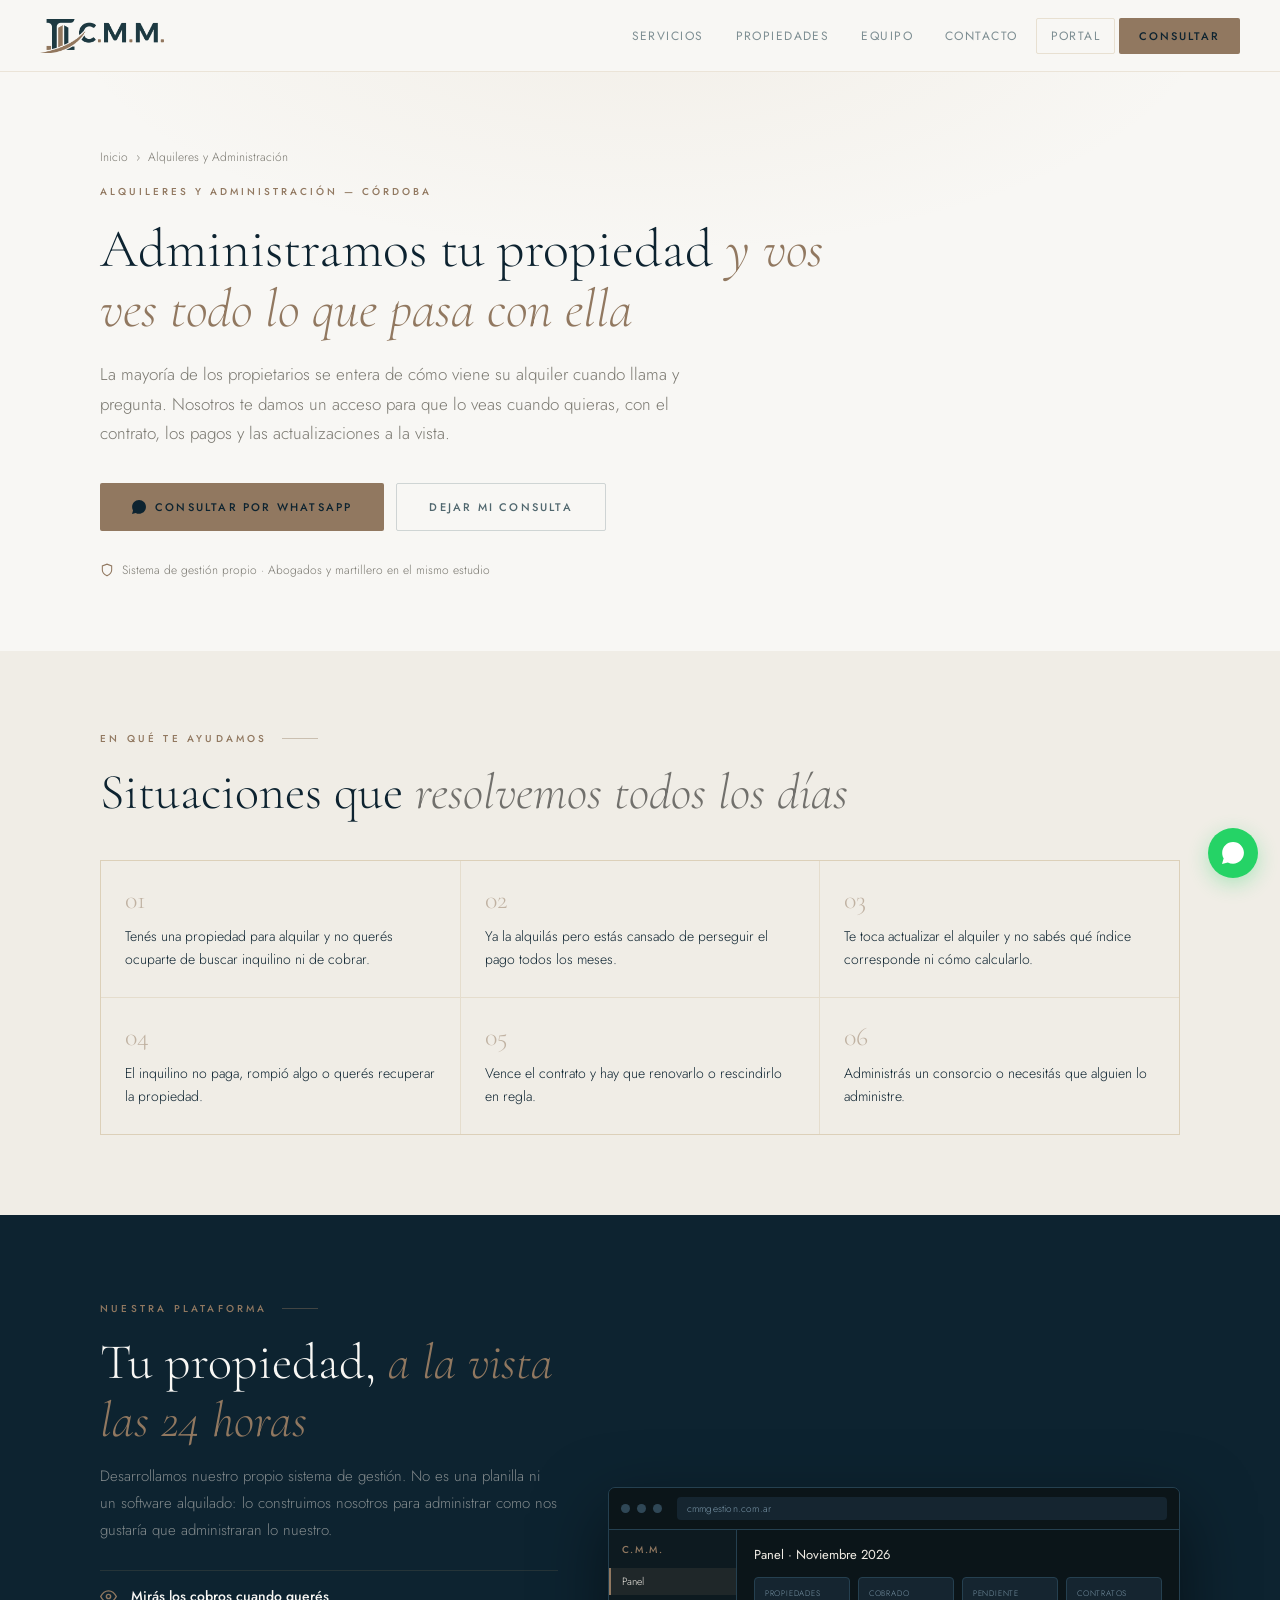
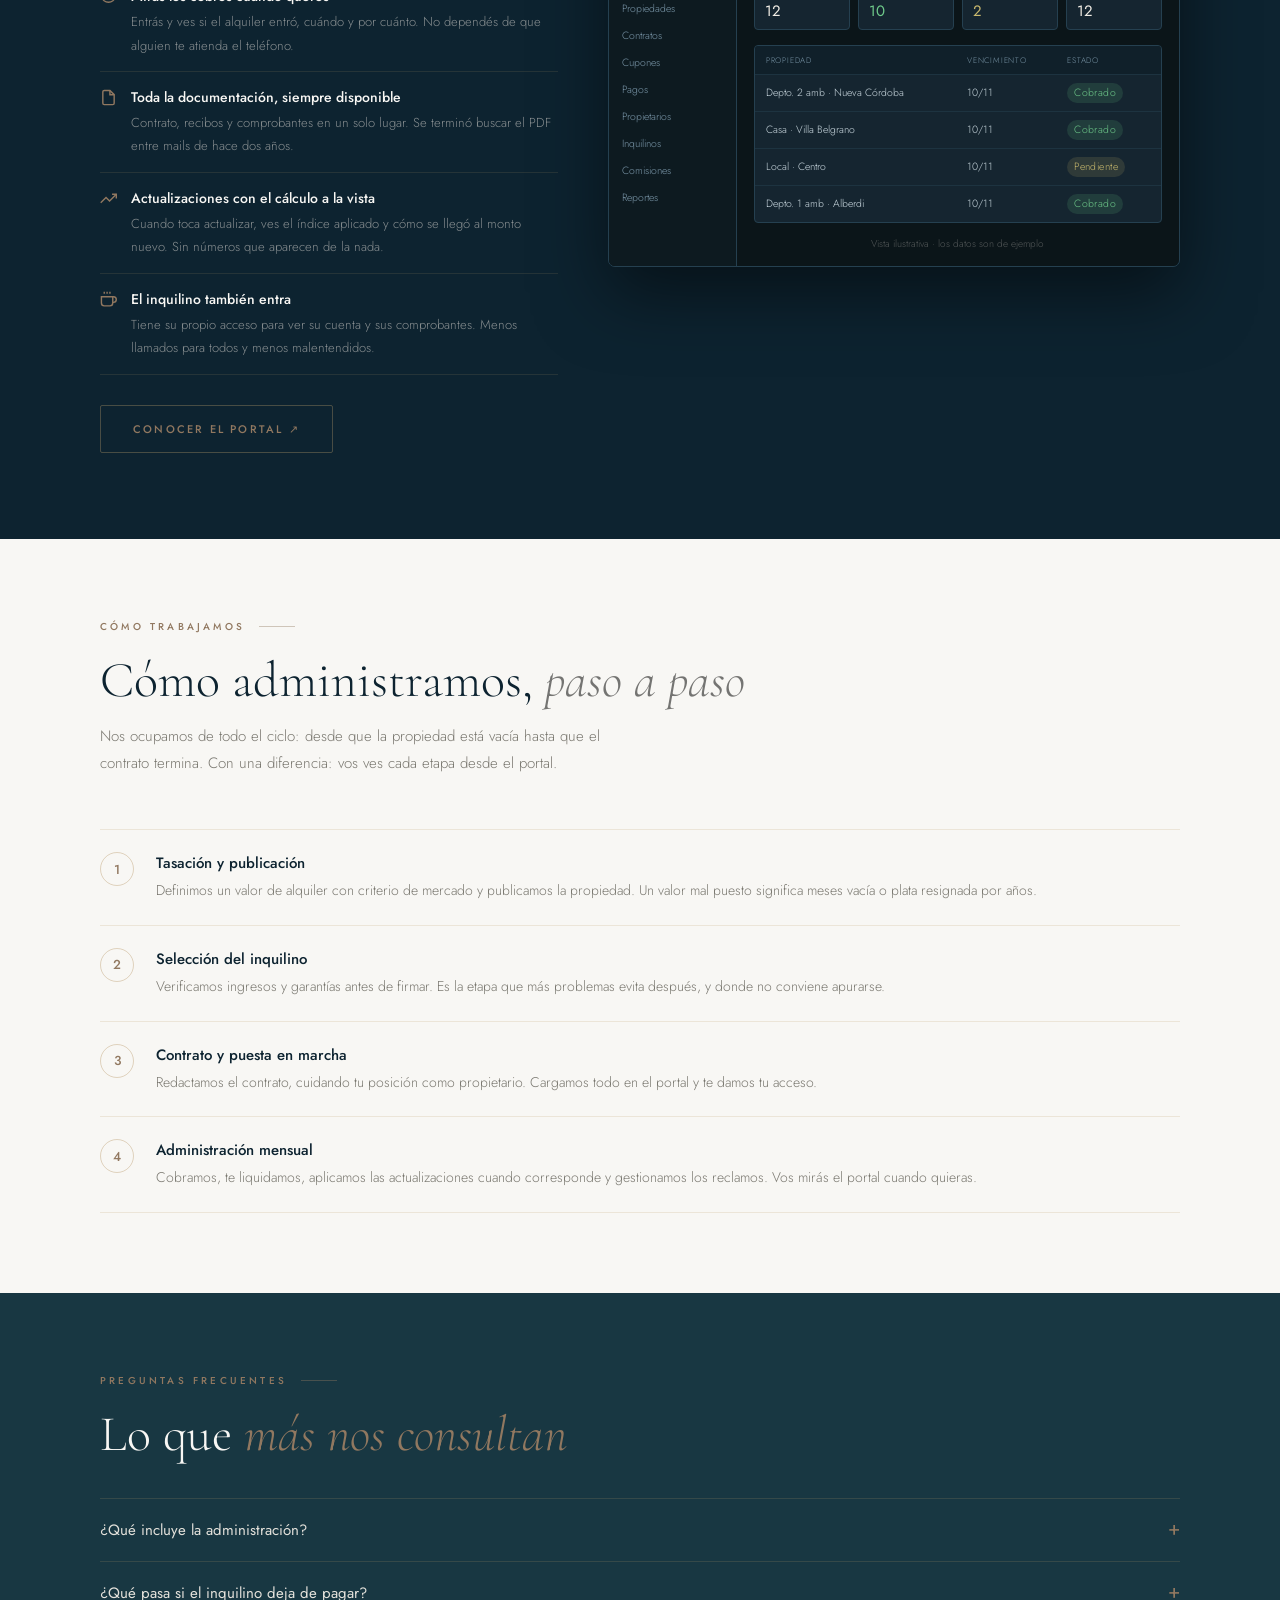
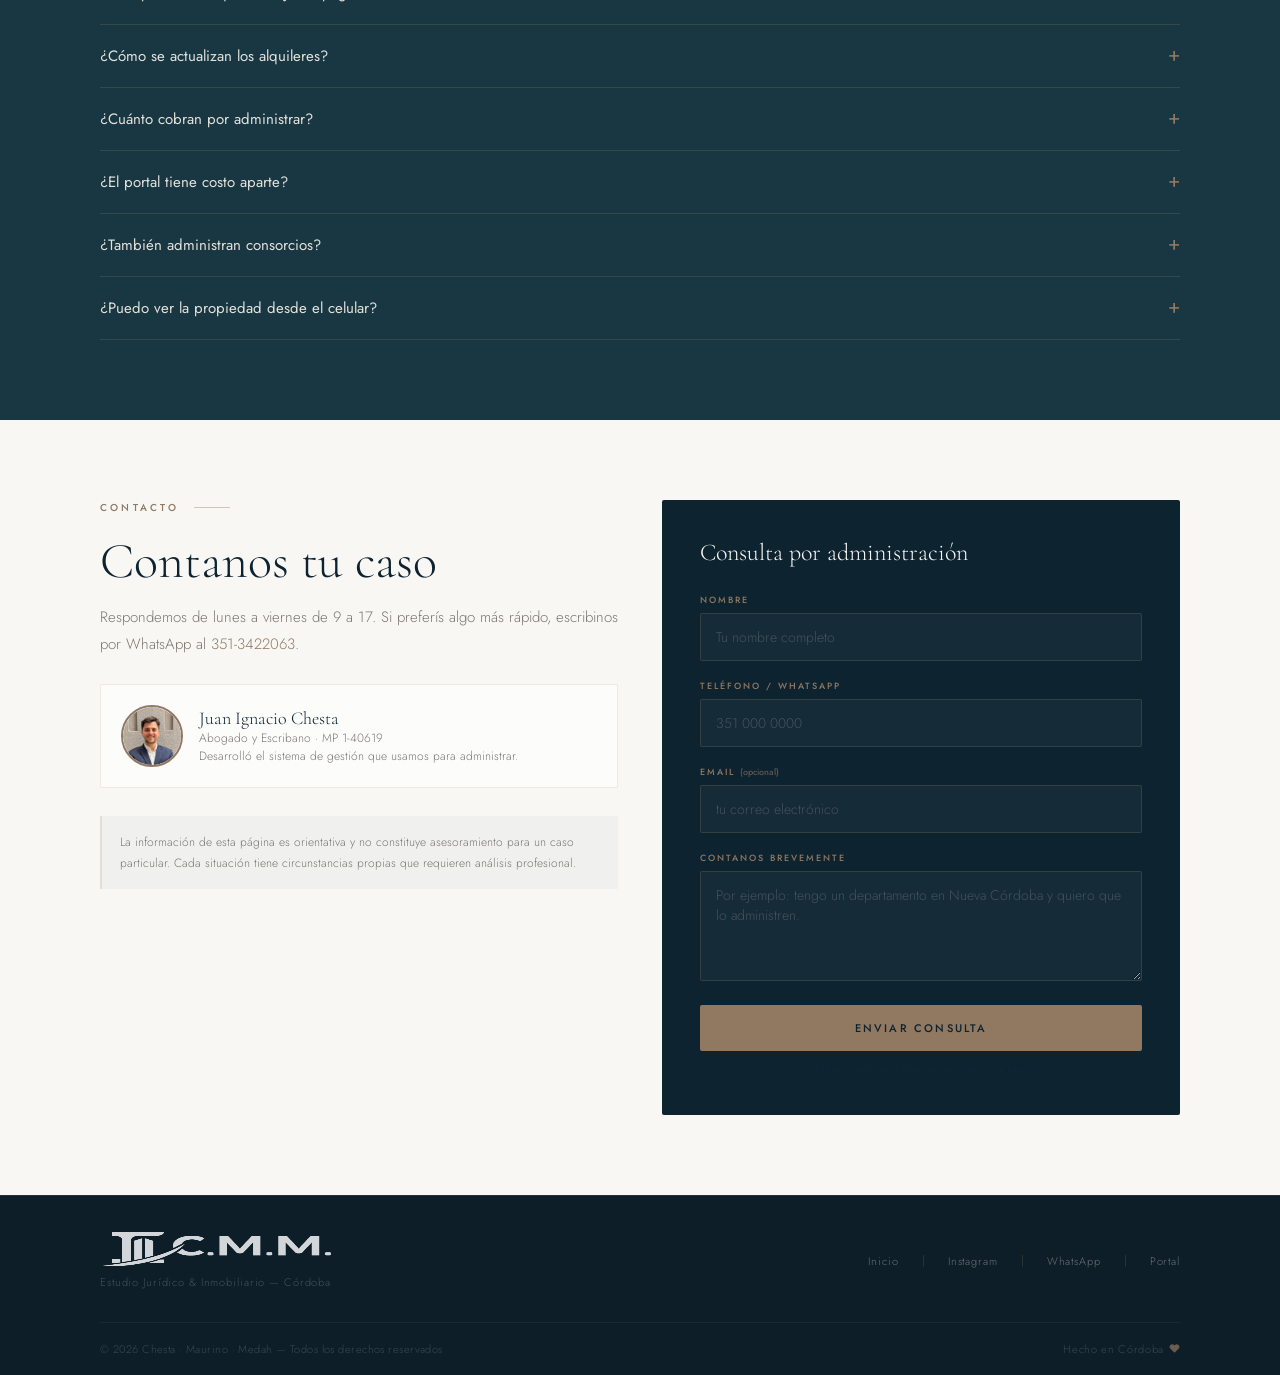
==== alquileres.html @ af6e1498 "feat: paginas de destino de laboral, compraventa y alquileres Completa las cuatro landings para Goog" ====
<!DOCTYPE html>
<html lang="es">
<head>
  <meta charset="utf-8" />
  <meta name="viewport" content="width=device-width, initial-scale=1" />

  <title>Administración de Alquileres y Consorcios en Córdoba | CMM</title>
  <meta name="description" content="Administramos tu propiedad en Córdoba con sistema propio: ves los cobros, los contratos y las actualizaciones cuando quieras. Contratos, renovaciones y consorcios con respaldo jurídico." />
  <meta name="robots" content="index, follow" />
  <link rel="canonical" href="https://cmmestudio.com.ar/alquileres" />

  <meta property="og:type" content="website" />
  <meta property="og:url" content="https://cmmestudio.com.ar/alquileres" />
  <meta property="og:title" content="Administración de Alquileres y Consorcios en Córdoba | CMM" />
  <meta property="og:description" content="Administramos tu propiedad en Córdoba con sistema propio: ves los cobros, los contratos y las actualizaciones cuando quieras. Contratos, renovaciones y consorcios con respaldo jurídico." />
  <meta property="og:image" content="https://cmmestudio.com.ar/og.jpg" />
  <meta property="og:locale" content="es_AR" />
  <meta property="og:site_name" content="CMM" />

  <script type="application/ld+json">
  {
    "@context": "https://schema.org",
    "@type": "LegalService",
    "name": "CMM — Alquileres y Administración",
    "description": "Administramos tu propiedad en Córdoba con sistema propio: ves los cobros, los contratos y las actualizaciones cuando quieras. Contratos, renovaciones y consorcios con respaldo jurídico.",
    "url": "https://cmmestudio.com.ar/alquileres",
    "telephone": "+543513422063",
    "areaServed": { "@type": "City", "name": "Córdoba" },
    "address": {
      "@type": "PostalAddress",
      "streetAddress": "Tucumán 335, Planta Alta",
      "addressLocality": "Córdoba",
      "addressRegion": "Córdoba",
      "addressCountry": "AR"
    },
    "parentOrganization": { "@type": "Organization", "name": "CMM — Estudio Jurídico e Inmobiliario" }
  }
  </script>

  <script type="application/ld+json">
  {
    "@context": "https://schema.org",
    "@type": "FAQPage",
    "mainEntity": [
      { "@type": "Question", "name": "¿Qué incluye la administración?",
        "acceptedAnswer": { "@type": "Answer", "text": "Tasación, publicación, selección del inquilino, redacción del contrato, cobro mensual, liquidación al propietario, actualizaciones según el índice pactado, gestión de reclamos y seguimiento de la relación contractual. Y el acceso al portal, que va incluido." } },
      { "@type": "Question", "name": "¿Qué pasa si el inquilino deja de pagar?",
        "acceptedAnswer": { "@type": "Answer", "text": "Actuamos de inmediato con la intimación que corresponde, y si no hay solución iniciamos las acciones legales. Al ser un estudio jurídico, no tenemos que derivarte a un abogado externo: el reclamo lo lleva el mismo equipo que administra." } },
      { "@type": "Question", "name": "¿Cómo se actualizan los alquileres?",
        "acceptedAnswer": { "@type": "Answer", "text": "Según lo que se haya pactado en el contrato. Los índices más usados son el IPC y el ICL del Banco Central. En el portal ves el índice aplicado y el cálculo, así que la actualización no te llega como un número suelto." } },
      { "@type": "Question", "name": "¿Cuánto cobran por administrar?",
        "acceptedAnswer": { "@type": "Answer", "text": "Se acuerda según la propiedad y el tipo de operación. No manejamos un porcentaje fijo para todos: lo conversamos antes y queda escrito." } },
      { "@type": "Question", "name": "¿El portal tiene costo aparte?",
        "acceptedAnswer": { "@type": "Answer", "text": "No. Está incluido en la administración, tanto para el propietario como para el inquilino. Es una herramienta nuestra, no un servicio de terceros que haya que pagar aparte." } },
      { "@type": "Question", "name": "¿También administran consorcios?",
        "acceptedAnswer": { "@type": "Answer", "text": "Sí, administramos consorcios y propiedad horizontal, con la misma lógica de transparencia en las cuentas." } },
      { "@type": "Question", "name": "¿Puedo ver la propiedad desde el celular?",
        "acceptedAnswer": { "@type": "Answer", "text": "Sí, el portal funciona desde el teléfono sin instalar nada. Entrás con tu usuario y ves lo mismo que verías en una computadora." } }
    ]
  }
  </script>

  <meta name="theme-color" content="#0d2330" />
  <link rel="icon" type="image/png" href="favicon.png" />
  <link rel="preconnect" href="https://fonts.googleapis.com">
  <link rel="preconnect" href="https://fonts.gstatic.com" crossorigin>
  <link href="https://fonts.googleapis.com/css2?family=Cormorant+Garamond:ital,wght@0,300;0,400;0,500;0,600;1,300;1,400&family=Jost:wght@300;400;500;600&display=swap" rel="stylesheet">
  <link rel="stylesheet" href="estilos.css">

  <!-- Google tag (gtag.js) — Google Ads AW-18553859405 -->
  <script async src="https://www.googletagmanager.com/gtag/js?id=AW-18553859405"></script>
  <script>
    window.dataLayer = window.dataLayer || [];
    function gtag(){dataLayer.push(arguments);}
    gtag('js', new Date());
    gtag('config', 'AW-18553859405');
  </script>
</head>
<body>


  <header>
    <a href="/" aria-label="CMM — Inicio">
      <img src="logo-cmm.png" alt="CMM — Estudio Jurídico e Inmobiliario" class="brand-logo" width="874" height="240">
    </a>
    <nav class="main-nav">
      <a href="/#ofrecemos">Servicios</a>
      <a href="/#propiedades">Propiedades</a>
      <a href="/#equipo">Equipo</a>
      <a href="/#contacto">Contacto</a>
      <a href="https://cmmgestion.com.ar/" target="_blank" rel="noopener" class="nav-portal">Portal</a>
      <a href="https://wa.me/543513422063?text=Hola%20CMM%2C%20quiero%20consultar%20por%20administraci%C3%B3n%20de%20alquileres" target="_blank" rel="noopener" class="nav-cta">Consultar</a>
    </nav>
    <button class="hamb" id="hambBtn" aria-label="Menú" aria-expanded="false"><span></span><span></span><span></span></button>
  </header>

  <div class="mobile-menu" id="mobileMenu">
    <a href="/#ofrecemos">Servicios</a>
    <a href="/#propiedades">Propiedades</a>
    <a href="/#equipo">Equipo</a>
    <a href="/#contacto">Contacto</a>
    <a href="https://cmmgestion.com.ar/" target="_blank" rel="noopener">Portal propietarios e inquilinos</a>
    <a href="https://wa.me/543513422063?text=Hola%20CMM%2C%20quiero%20consultar%20por%20administraci%C3%B3n%20de%20alquileres" target="_blank" rel="noopener" class="mobile-cta">Consultar por WhatsApp</a>
  </div>


  <section class="svc-hero">
    <div class="container">
      <p class="svc-migas"><a href="/">Inicio</a> &nbsp;›&nbsp; Alquileres y Administración</p>
      <p class="svc-eyebrow">Alquileres y Administración — Córdoba</p>
      <h1 class="svc-h1">Administramos tu propiedad <em>y vos ves todo lo que pasa con ella</em></h1>
      <p class="svc-lead">La mayoría de los propietarios se entera de cómo viene su alquiler cuando llama y pregunta. Nosotros te damos un acceso para que lo veas cuando quieras, con el contrato, los pagos y las actualizaciones a la vista.</p>
      <div class="svc-cta-row">
        <a class="btn-gold" href="https://wa.me/543513422063?text=Hola%20CMM%2C%20quiero%20consultar%20por%20administraci%C3%B3n%20de%20alquileres" target="_blank" rel="noopener">
          <svg width="14" height="14" viewBox="0 0 24 24" fill="currentColor"><path d="M20.52 3.48A11.86 11.86 0 0012.07 0C5.51 0 .2 5.31.2 11.87c0 2.09.55 4.14 1.61 5.95L0 24l6.35-1.76c1.74.95 3.7 1.45 5.7 1.45h.01c6.56 0 11.87-5.31 11.87-11.87 0-3.17-1.24-6.16-3.41-8.34z"/></svg>
          Consultar por WhatsApp
        </a>
        <a class="btn-ghost" href="#consulta">Dejar mi consulta</a>
      </div>
      <p class="svc-reaseguro">
        <svg viewBox="0 0 24 24"><path d="M12 22s8-4 8-10V5l-8-3-8 3v7c0 6 8 10 8 10z"/></svg>
        Sistema de gestión propio · Abogados y martillero en el mismo estudio
      </p>
    </div>
  </section>

  <section class="svc-casos">
    <div class="container">
      <p class="section-label">En qué te ayudamos</p>
      <h2 class="section-title">Situaciones que <em>resolvemos todos los días</em></h2>
      <div class="svc-casos-grid">
        <div class="svc-caso"><div class="svc-caso-num">01</div><p>Tenés una propiedad para alquilar y no querés ocuparte de buscar inquilino ni de cobrar.</p></div>
        <div class="svc-caso"><div class="svc-caso-num">02</div><p>Ya la alquilás pero estás cansado de perseguir el pago todos los meses.</p></div>
        <div class="svc-caso"><div class="svc-caso-num">03</div><p>Te toca actualizar el alquiler y no sabés qué índice corresponde ni cómo calcularlo.</p></div>
        <div class="svc-caso"><div class="svc-caso-num">04</div><p>El inquilino no paga, rompió algo o querés recuperar la propiedad.</p></div>
        <div class="svc-caso"><div class="svc-caso-num">05</div><p>Vence el contrato y hay que renovarlo o rescindirlo en regla.</p></div>
        <div class="svc-caso"><div class="svc-caso-num">06</div><p>Administrás un consorcio o necesitás que alguien lo administre.</p></div>
      </div>
    </div>
  </section>

  <section class="portal-seccion">
    <div class="container">
      <div class="portal-grid">
        <div>
          <p class="section-label">Nuestra plataforma</p>
          <h2 class="section-title">Tu propiedad, <em>a la vista las 24 horas</em></h2>
          <p class="section-sub" style="margin-bottom:0">
            Desarrollamos nuestro propio sistema de gestión. No es una planilla ni un software
            alquilado: lo construimos nosotros para administrar como nos gustaría que
            administraran lo nuestro.
          </p>

          <div class="portal-beneficio">
            <svg viewBox="0 0 24 24"><path d="M1 12s4-8 11-8 11 8 11 8-4 8-11 8-11-8-11-8z"/><circle cx="12" cy="12" r="3"/></svg>
            <div><b>Mirás los cobros cuando querés</b><span>Entrás y ves si el alquiler entró, cuándo y por cuánto. No dependés de que alguien te atienda el teléfono.</span></div>
          </div>
          <div class="portal-beneficio">
            <svg viewBox="0 0 24 24"><path d="M14 2H6a2 2 0 0 0-2 2v16a2 2 0 0 0 2 2h12a2 2 0 0 0 2-2V8z"/><polyline points="14 2 14 8 20 8"/></svg>
            <div><b>Toda la documentación, siempre disponible</b><span>Contrato, recibos y comprobantes en un solo lugar. Se terminó buscar el PDF entre mails de hace dos años.</span></div>
          </div>
          <div class="portal-beneficio">
            <svg viewBox="0 0 24 24"><polyline points="23 6 13.5 15.5 8.5 10.5 1 18"/><polyline points="17 6 23 6 23 12"/></svg>
            <div><b>Actualizaciones con el cálculo a la vista</b><span>Cuando toca actualizar, ves el índice aplicado y cómo se llegó al monto nuevo. Sin números que aparecen de la nada.</span></div>
          </div>
          <div class="portal-beneficio">
            <svg viewBox="0 0 24 24"><path d="M18 8h1a4 4 0 0 1 0 8h-1"/><path d="M2 8h16v9a4 4 0 0 1-4 4H6a4 4 0 0 1-4-4z"/><line x1="6" y1="1" x2="6" y2="4"/><line x1="10" y1="1" x2="10" y2="4"/><line x1="14" y1="1" x2="14" y2="4"/></svg>
            <div><b>El inquilino también entra</b><span>Tiene su propio acceso para ver su cuenta y sus comprobantes. Menos llamados para todos y menos malentendidos.</span></div>
          </div>

          <div class="svc-cta-row" style="margin-top:30px;margin-bottom:0">
            <a class="btn-portal" href="https://cmmgestion.com.ar/" target="_blank" rel="noopener">Conocer el portal ↗</a>
          </div>
        </div>

        <div>
          <!-- Maqueta de la interfaz. No es una captura: el portal tiene datos
               reales de clientes y no pueden publicarse. Los datos son inventados. -->
          <div class="mock">
            <div class="mock-bar">
              <span class="mock-dot"></span><span class="mock-dot"></span><span class="mock-dot"></span>
              <span class="mock-url">cmmgestion.com.ar</span>
            </div>
            <div class="mock-cuerpo">
              <div class="mock-side">
                <div class="mock-side-logo">C.M.M.</div>
                <a class="on">Panel</a>
                <a>Propiedades</a>
                <a>Contratos</a>
                <a>Cupones</a>
                <a>Pagos</a>
                <a>Propietarios</a>
                <a>Inquilinos</a>
                <a>Comisiones</a>
                <a>Reportes</a>
              </div>
              <div class="mock-main">
                <div class="mock-h">Panel · Noviembre 2026</div>
                <div class="mock-kpis">
                  <div class="mock-kpi"><div class="mock-kpi-l">Propiedades</div><div class="mock-kpi-v">12</div></div>
                  <div class="mock-kpi"><div class="mock-kpi-l">Cobrado</div><div class="mock-kpi-v ok">10</div></div>
                  <div class="mock-kpi"><div class="mock-kpi-l">Pendiente</div><div class="mock-kpi-v al">2</div></div>
                  <div class="mock-kpi"><div class="mock-kpi-l">Contratos</div><div class="mock-kpi-v">12</div></div>
                </div>
                <div class="mock-tabla">
                  <div class="mock-tr head"><span>Propiedad</span><span>Vencimiento</span><span>Estado</span></div>
                  <div class="mock-tr"><span>Depto. 2 amb · Nueva Córdoba</span><span>10/11</span><span class="mock-pill ok">Cobrado</span></div>
                  <div class="mock-tr"><span>Casa · Villa Belgrano</span><span>10/11</span><span class="mock-pill ok">Cobrado</span></div>
                  <div class="mock-tr"><span>Local · Centro</span><span>10/11</span><span class="mock-pill al">Pendiente</span></div>
                  <div class="mock-tr"><span>Depto. 1 amb · Alberdi</span><span>10/11</span><span class="mock-pill ok">Cobrado</span></div>
                </div>
                <div class="mock-pie">Vista ilustrativa · los datos son de ejemplo</div>
              </div>
            </div>
          </div>
        </div>
      </div>
    </div>
  </section>

  <section class="svc-pasos">
    <div class="container">
      <p class="section-label">Cómo trabajamos</p>
      <h2 class="section-title">Cómo administramos, <em>paso a paso</em></h2>
      <p class="section-sub">Nos ocupamos de todo el ciclo: desde que la propiedad está vacía hasta que el contrato termina. Con una diferencia: vos ves cada etapa desde el portal.</p>

      <div class="svc-paso"><div class="svc-paso-n">1</div><div class="svc-paso-txt">
        <h3>Tasación y publicación</h3>
        <p>Definimos un valor de alquiler con criterio de mercado y publicamos la propiedad. Un valor mal puesto significa meses vacía o plata resignada por años.</p>
      </div></div>
      <div class="svc-paso"><div class="svc-paso-n">2</div><div class="svc-paso-txt">
        <h3>Selección del inquilino</h3>
        <p>Verificamos ingresos y garantías antes de firmar. Es la etapa que más problemas evita después, y donde no conviene apurarse.</p>
      </div></div>
      <div class="svc-paso"><div class="svc-paso-n">3</div><div class="svc-paso-txt">
        <h3>Contrato y puesta en marcha</h3>
        <p>Redactamos el contrato, cuidando tu posición como propietario. Cargamos todo en el portal y te damos tu acceso.</p>
      </div></div>
      <div class="svc-paso"><div class="svc-paso-n">4</div><div class="svc-paso-txt">
        <h3>Administración mensual</h3>
        <p>Cobramos, te liquidamos, aplicamos las actualizaciones cuando corresponde y gestionamos los reclamos. Vos mirás el portal cuando quieras.</p>
      </div></div>
    </div>
  </section>

  <section class="svc-faq">
    <div class="container">
      <p class="section-label">Preguntas frecuentes</p>
      <h2 class="section-title">Lo que <em>más nos consultan</em></h2>

      <details class="svc-faq-item"><summary>¿Qué incluye la administración?</summary>
        <p class="svc-faq-respuesta">Tasación, publicación, selección del inquilino, redacción del contrato, cobro mensual, liquidación al propietario, actualizaciones según el índice pactado, gestión de reclamos y seguimiento de la relación contractual. Y el acceso al portal, que va incluido.</p></details>

      <details class="svc-faq-item"><summary>¿Qué pasa si el inquilino deja de pagar?</summary>
        <p class="svc-faq-respuesta">Actuamos de inmediato con la intimación que corresponde, y si no hay solución iniciamos las acciones legales. Al ser un estudio jurídico, no tenemos que derivarte a un abogado externo: el reclamo lo lleva el mismo equipo que administra.</p></details>

      <details class="svc-faq-item"><summary>¿Cómo se actualizan los alquileres?</summary>
        <p class="svc-faq-respuesta">Según lo que se haya pactado en el contrato. Los índices más usados son el IPC y el ICL del Banco Central. En el portal ves el índice aplicado y el cálculo, así que la actualización no te llega como un número suelto.</p></details>

      <details class="svc-faq-item"><summary>¿Cuánto cobran por administrar?</summary>
        <p class="svc-faq-respuesta">Se acuerda según la propiedad y el tipo de operación. No manejamos un porcentaje fijo para todos: lo conversamos antes y queda escrito.</p></details>

      <details class="svc-faq-item"><summary>¿El portal tiene costo aparte?</summary>
        <p class="svc-faq-respuesta">No. Está incluido en la administración, tanto para el propietario como para el inquilino. Es una herramienta nuestra, no un servicio de terceros que haya que pagar aparte.</p></details>

      <details class="svc-faq-item"><summary>¿También administran consorcios?</summary>
        <p class="svc-faq-respuesta">Sí, administramos consorcios y propiedad horizontal, con la misma lógica de transparencia en las cuentas.</p></details>

      <details class="svc-faq-item"><summary>¿Puedo ver la propiedad desde el celular?</summary>
        <p class="svc-faq-respuesta">Sí, el portal funciona desde el teléfono sin instalar nada. Entrás con tu usuario y ves lo mismo que verías en una computadora.</p></details>
    </div>
  </section>

  <section class="svc-cierre" id="consulta">
    <div class="container">
      <div class="svc-cierre-grid">
        <div>
          <p class="section-label">Contacto</p>
          <h2 class="section-title">Contanos tu caso</h2>
          <p class="section-sub" style="margin-bottom:0">
            Respondemos de lunes a viernes de 9 a 17. Si preferís algo más rápido,
            escribinos por WhatsApp al <a href="https://wa.me/543513422063" target="_blank" rel="noopener" style="color:var(--dorado)">351-3422063</a>.
          </p>

          <div class="svc-profesional">
            <img src="foto-juani.webp" alt="Juan Ignacio Chesta" width="300" height="300" loading="lazy">
            <div>
              <div class="svc-profesional-nombre">Juan Ignacio Chesta</div>
              <div class="svc-profesional-rol">Abogado y Escribano · MP 1-40619<br>Desarrolló el sistema de gestión que usamos para administrar.</div>
            </div>
          </div>

          <p class="svc-disclaimer">
            La información de esta página es orientativa y no constituye asesoramiento
            para un caso particular. Cada situación tiene circunstancias propias que
            requieren análisis profesional.
          </p>
        </div>

        <div class="contact-form-wrap">
          <p class="contact-form-title">Consulta por administración</p>
          <form name="consulta-servicio" method="POST" data-netlify="true" netlify-honeypot="apellido-2">
            <input type="hidden" name="form-name" value="consulta-servicio">
            <input type="hidden" name="servicio" value="Alquileres y administración">
            <p hidden><label>No completar: <input name="apellido-2"></label></p>
            <div class="form-field">
              <label>Nombre</label>
              <input required name="nombre" type="text" placeholder="Tu nombre completo">
            </div>
            <div class="form-field">
              <label>Teléfono / WhatsApp</label>
              <input required name="telefono" type="tel" autocomplete="tel" placeholder="351 000 0000">
            </div>
            <div class="form-field">
              <label>Email <span style="text-transform:none;letter-spacing:0;opacity:.6">(opcional)</span></label>
              <input name="email" type="email" autocomplete="email" placeholder="tu correo electrónico">
            </div>
            <div class="form-field">
              <label>Contanos brevemente</label>
              <textarea required name="mensaje" placeholder="Por ejemplo: tengo un departamento en Nueva Córdoba y quiero que lo administren."></textarea>
            </div>
            <button class="form-submit" type="submit">Enviar consulta</button>
            <p class="form-note">Al enviar aceptás nuestra política de privacidad.</p>
          </form>
        </div>
      </div>
    </div>
  </section>

  <footer>
    <div class="footer-inner">
      <div class="footer-top">
        <div class="footer-brand">
          <img src="logo-cmm.png" alt="CMM — Estudio Jurídico e Inmobiliario" class="footer-logo" width="874" height="240" loading="lazy">
          <span class="footer-tagline">Estudio Jurídico &amp; Inmobiliario — Córdoba</span>
        </div>
        <div class="footer-links">
          <a href="/">Inicio</a>
          <div class="footer-link-sep"></div>
          <a href="https://www.instagram.com/estudiocmm/" target="_blank" rel="noopener">Instagram</a>
          <div class="footer-link-sep"></div>
          <a href="https://wa.me/543513422063" target="_blank" rel="noopener">WhatsApp</a>
          <div class="footer-link-sep"></div>
          <a href="https://cmmgestion.com.ar/" target="_blank" rel="noopener">Portal</a>
        </div>
      </div>
      <div class="footer-bottom">
        <span class="footer-text">© <span id="y"></span> Chesta · Maurino · Medah — Todos los derechos reservados</span>
        <span class="footer-hecho">Hecho en Córdoba
          <svg viewBox="0 0 24 24"><path d="M20.84 4.61a5.5 5.5 0 0 0-7.78 0L12 5.67l-1.06-1.06a5.5 5.5 0 0 0-7.78 7.78l1.06 1.06L12 21.23l7.78-7.78 1.06-1.06a5.5 5.5 0 0 0 0-7.78z"/></svg>
        </span>
      </div>
    </div>
  </footer>

  <div class="float-wa">
    <a href="https://wa.me/543513422063?text=Hola%20CMM%2C%20quiero%20consultar%20por%20administraci%C3%B3n%20de%20alquileres" target="_blank" rel="noopener" aria-label="WhatsApp CMM">
      <svg xmlns='http://www.w3.org/2000/svg' width='22' height='22' viewBox='0 0 24 24' fill='white'><path d='M20.52 3.48A11.86 11.86 0 0012.07 0C5.51 0 .2 5.31.2 11.87c0 2.09.55 4.14 1.61 5.95L0 24l6.35-1.76c1.74.95 3.7 1.45 5.7 1.45h.01c6.56 0 11.87-5.31 11.87-11.87 0-3.17-1.24-6.16-3.41-8.34z'/></svg>
    </a>
  </div>

  <div class="sticky-cta">
    <a class="scta-wa" href="https://wa.me/543513422063?text=Hola%20CMM%2C%20quiero%20consultar%20por%20administraci%C3%B3n%20de%20alquileres" target="_blank" rel="noopener">WhatsApp</a>
    <a class="scta-cal" href="tel:+543513422063">Llamar</a>
  </div>

  <script>
    document.getElementById('y').textContent = new Date().getFullYear();
    var hb = document.getElementById('hambBtn'), mm = document.getElementById('mobileMenu');
    if (hb && mm) {
      hb.addEventListener('click', function() {
        var abierto = mm.classList.toggle('open');
        hb.setAttribute('aria-expanded', abierto);
      });
      mm.querySelectorAll('a').forEach(function(a) {
        a.addEventListener('click', function() { mm.classList.remove('open'); hb.setAttribute('aria-expanded', false); });
      });
    }
  </script>
  <script src="conversiones.js" defer></script>
</body>
</html>
---- estilos.css ----
/* Estilos de cmmestudio.com.ar
   Compartido por la home y las paginas de servicio. Editar aca
   impacta en todas; no duplicar reglas en cada pagina. */

:root {
  --negro: #0d2330;
  --oscuro: #183742;
  --medio: #1a3d4f;
  --dorado: #917860;
  --dorado-claro: #b89a7a;
  --fondo: #f8f7f4;
  --fondo-alt: #f0ede6;
  --gris-texto: #7a7870;
  --blanco: #ffffff;
  --borde: rgba(184,154,106,0.2);
}


*, *::before, *::after { box-sizing: border-box; margin: 0; padding: 0; }
html { scroll-behavior: smooth; }
body { font-family: 'Jost', sans-serif; font-weight: 300; background: var(--fondo); color: var(--negro); overflow-x: hidden; }
a { color: inherit; text-decoration: none; }

/* HEADER */
header {
  position: fixed; top: 0; left: 0; right: 0; z-index: 100;
  padding: 0 40px; height: 72px;
  display: flex; align-items: center; justify-content: space-between;
  background: rgba(248,247,244,0.97);
  backdrop-filter: blur(20px);
  border-bottom: 1px solid rgba(184,154,106,0.2);
}
/* El logo compacto (monograma + C.M.M.) es 3.64:1, mas alto que el anterior:
   no lleva bajada debajo, asi que tampoco el margin-top que lo compensaba. */
.brand-logo { height: 34px; width: auto; display: block; }
nav.main-nav { display: flex; align-items: center; gap: 4px; }
nav.main-nav a {
  font-size: 12px; font-weight: 400; letter-spacing: 0.12em; text-transform: uppercase;
  color: rgba(24,55,66,0.55); padding: 8px 14px; border-radius: 2px;
  transition: color 0.2s ease;
}
nav.main-nav a:hover { color: var(--dorado); }
.nav-cta {
  font-size: 11px !important; font-weight: 500 !important; letter-spacing: 0.18em !important;
  color: var(--negro) !important; background: var(--dorado);
  padding: 10px 20px !important; border-radius: 2px; transition: background 0.2s ease !important;
}
.nav-cta:hover { background: var(--dorado-claro) !important; color: var(--negro) !important; }

.hamb {
  display: none; background: none; border: 1px solid rgba(28,28,26,0.2); border-radius: 2px;
  width: 42px; height: 42px; cursor: pointer;
  align-items: center; justify-content: center; flex-direction: column; gap: 5px; padding: 10px;
}
.hamb span { display: block; width: 18px; height: 1px; background: var(--negro); }

.mobile-menu {
  display: none; position: fixed; top: 72px; left: 0; right: 0;
  background: var(--negro); border-bottom: 1px solid var(--borde);
  padding: 20px 24px 28px; flex-direction: column; gap: 0; z-index: 99;
}
.mobile-menu.open { display: flex; }
.mobile-menu a {
  font-size: 13px; letter-spacing: 0.1em; text-transform: uppercase;
  color: rgba(245,240,232,0.75); padding: 14px 0; border-bottom: 1px solid rgba(184,154,106,0.08);
}
.mobile-cta {
  background: var(--dorado) !important; color: var(--negro) !important;
  text-align: center; border-radius: 2px; padding: 14px !important;
  font-weight: 500 !important; margin-top: 8px; border-bottom: none !important;
}

/* HERO CINEMATICO */
.hero {
  min-height: 100vh; background: var(--fondo);
  display: flex; flex-direction: column; align-items: center; justify-content: center;
  text-align: center; padding: 120px 24px 0; position: relative; overflow: hidden;
}
.hero::before {
  content: ''; position: absolute; inset: 0; pointer-events: none;
  background:
    radial-gradient(ellipse 70% 50% at 50% 50%, rgba(184,154,106,0.07) 0%, transparent 65%);
}
.hero-eyebrow {
  font-size: 9px; font-weight: 400; letter-spacing: 0.38em; text-transform: uppercase;
  color: rgba(145,120,96,0.75); margin-bottom: 24px;
  opacity: 0; animation: fadeUp 0.8s ease 0.2s forwards;
}
.hero-wordmark {
  /* 2.90:1 — bastante mas alto que el logo anterior (4.58:1). A 640px de
     ancho ocupaba 221px de alto y se comia el hero; 560 lo equilibra. */
  max-width: 560px; width: 86%; height: auto; margin-bottom: 0;
  opacity: 0; animation: fadeUp 0.9s ease 0.4s forwards;
}
.hero-rule {
  display: flex; align-items: center; gap: 14px;
  margin: 28px auto 28px; justify-content: center;
  opacity: 0; animation: fadeUp 0.8s ease 0.6s forwards;
}
.hero-rule-line {
  width: 52px; height: 1px;
  background: linear-gradient(to right, transparent, rgba(145,120,96,0.45));
}
.hero-rule-line.r { background: linear-gradient(to left, transparent, rgba(145,120,96,0.45)); }
.hero-rule-dot { width: 5px; height: 5px; border-radius: 50%; background: #917860; opacity: 0.7; }
.hero-tagline {
  font-family: 'Cormorant Garamond', serif;
  font-size: clamp(22px, 3.2vw, 38px); font-weight: 300;
  color: var(--negro); line-height: 1.3; letter-spacing: 0.02em;
  max-width: 560px; margin-bottom: 18px;
  opacity: 0; animation: fadeUp 0.9s ease 0.7s forwards;
}
.hero-tagline em { font-style: italic; color: var(--dorado-claro); }
.hero-sub {
  font-size: 13px; font-weight: 300; color: rgba(24,55,66,0.55);
  max-width: 400px; line-height: 1.85; margin-bottom: 36px;
  opacity: 0; animation: fadeUp 0.9s ease 0.85s forwards;
}
.hero-actions {
  display: flex; gap: 12px; flex-wrap: wrap; justify-content: center;
  opacity: 0; animation: fadeUp 0.9s ease 1s forwards;
  margin-bottom: 52px;
}

.btn-gold {
  font-family: 'Jost', sans-serif; font-size: 11px; font-weight: 500;
  letter-spacing: 0.2em; text-transform: uppercase;
  background: var(--dorado); color: var(--negro);
  padding: 15px 32px; border-radius: 2px; border: none; cursor: pointer;
  transition: all 0.2s ease; display: inline-flex; align-items: center; gap: 9px;
}
.btn-gold:hover { background: var(--dorado-claro); transform: translateY(-1px); }

.btn-ghost {
  font-family: 'Jost', sans-serif; font-size: 11px; font-weight: 500;
  letter-spacing: 0.2em; text-transform: uppercase;
  background: transparent; color: rgba(24,55,66,0.75);
  padding: 15px 32px; border-radius: 2px; border: 1px solid rgba(24,55,66,0.18);
  cursor: pointer; transition: all 0.2s ease; display: inline-flex; align-items: center; gap: 9px;
}
.btn-ghost:hover { border-color: var(--dorado); color: var(--dorado); transform: translateY(-1px); }

.btn-portal {
  font-family: 'Jost', sans-serif; font-size: 11px; font-weight: 500;
  letter-spacing: 0.2em; text-transform: uppercase;
  background: transparent; color: var(--dorado);
  padding: 15px 32px; border-radius: 2px; border: 1px solid rgba(184,154,106,0.35);
  cursor: pointer; transition: all 0.2s ease; display: inline-flex; align-items: center; gap: 9px;
}
.btn-portal:hover { background: rgba(184,154,106,0.07); border-color: var(--dorado); transform: translateY(-1px); }


@keyframes scrollPulse { 0%,100%{opacity:.3} 50%{opacity:1} }
@keyframes fadeUp { from{opacity:0;transform:translateY(18px)} to{opacity:1;transform:translateY(0)} }

/* SECCIONES */
.section { padding: 96px 40px; }
.container { max-width: 1080px; margin: 0 auto; }

.section-label {
  font-size: 10px; font-weight: 500; letter-spacing: 0.32em; text-transform: uppercase;
  color: var(--dorado); margin-bottom: 18px;
  display: flex; align-items: center; gap: 14px;
}
.section-label::after { content:''; flex:1; max-width:36px; height:1px; background:var(--dorado); opacity:.4; }

.section-title {
  font-family: 'Cormorant Garamond', serif;
  font-size: clamp(34px, 4vw, 50px); font-weight: 300; line-height: 1.15;
  color: var(--negro); margin-bottom: 14px;
}
.section-title em { font-style: italic; color: rgba(28,28,26,0.6); }
.section-sub { font-size: 15px; font-weight: 300; color: var(--gris-texto); line-height: 1.8; max-width: 520px; margin-bottom: 52px; }

/* SERVICIOS */
.services-section { background: #183742; padding: 96px 40px; }
.services-section .section-title { color: #f8f7f4; }
.services-section .section-sub { color: rgba(24,55,66,0.45); }

.services-grid {
  display: grid; grid-template-columns: repeat(auto-fill, minmax(260px, 1fr));
  gap: 1px; background: rgba(184,154,106,0.15); border: 1px solid rgba(184,154,106,0.15);
}
.service-item {
  background: #183742; padding: 32px 28px;
  display: flex; align-items: flex-start; gap: 18px;
  transition: background 0.2s ease;
}
.service-item:hover { background: #1e4252; }
.service-num {
  font-family: 'Cormorant Garamond', serif; font-size: 12px; font-weight: 400;
  color: var(--dorado); opacity: 0.6; min-width: 22px; margin-top: 1px;
}
.service-name { font-size: 16px; font-weight: 400; letter-spacing: 0.02em; color: rgba(245,240,232,0.82); line-height: 1.5; }

/* EQUIPO */
.team-section { background: var(--fondo-alt); padding: 96px 40px; }


.team-grid { display: grid; grid-template-columns: repeat(auto-fit, minmax(230px,1fr)); gap: 20px; max-width: 800px; margin: 0 auto; }
.team-card {
  padding: 26px 22px; border: 1px solid var(--borde);
  background: rgba(255,255,255,0.7); border-radius: 2px;
  transition: all 0.2s ease;
}
.team-card:hover { background: white; border-color: rgba(184,154,106,0.38); transform: translateY(-2px); box-shadow: 0 10px 36px rgba(24,55,66,0.07); }
.team-avatar {
  width: 72px; height: 72px; border-radius: 50%;
  object-fit: cover;
  border: 2px solid var(--dorado);
  margin-bottom: 16px;
  display: block;
}
.team-name { font-family: 'Cormorant Garamond', serif; font-size: 19px; font-weight: 500; color: var(--negro); margin-bottom: 5px; }
.team-role { font-size: 12px; font-weight: 300; color: var(--gris-texto); line-height: 1.5; }

/* CONTACTO */
.contact-section { background: var(--fondo); padding: 96px 40px; }
.contact-grid { display: grid; grid-template-columns: 1fr 1fr; gap: 44px; margin-bottom: 44px; }

.contact-info-list { display: flex; flex-direction: column; margin-bottom: 32px; }
.contact-info-item {
  display: flex; gap: 18px; align-items: flex-start;
  padding: 18px 0; border-bottom: 1px solid var(--borde);
}
.contact-info-item:first-child { border-top: 1px solid var(--borde); }
.contact-icon {
  width: 34px; height: 34px; background: var(--negro); border-radius: 2px;
  display: flex; align-items: center; justify-content: center; flex-shrink: 0;
}
.contact-icon svg { width: 15px; height: 15px; stroke: var(--dorado); fill: none; stroke-width: 1.5; }
.contact-info-label { font-size: 9px; font-weight: 500; letter-spacing: 0.22em; text-transform: uppercase; color: var(--dorado); margin-bottom: 3px; }
.contact-info-value { font-size: 14px; font-weight: 300; color: var(--negro); line-height: 1.5; }
.contact-info-value a:hover { color: var(--dorado); }

.contact-btns { display: flex; gap: 10px; flex-wrap: wrap; }
.btn-sm-gold {
  font-family: 'Jost', sans-serif; font-size: 10px; font-weight: 500;
  letter-spacing: 0.18em; text-transform: uppercase;
  background: var(--dorado); color: var(--negro);
  padding: 11px 20px; border-radius: 2px; border: none; cursor: pointer;
  transition: background 0.2s ease; display: inline-flex; align-items: center; gap: 7px;
}
.btn-sm-gold:hover { background: var(--dorado-claro); }
.btn-sm-outline {
  font-family: 'Jost', sans-serif; font-size: 10px; font-weight: 500;
  letter-spacing: 0.18em; text-transform: uppercase;
  background: transparent; color: var(--oscuro);
  padding: 11px 20px; border-radius: 2px; border: 1px solid rgba(26,51,40,0.25);
  cursor: pointer; transition: all 0.2s ease; display: inline-flex; align-items: center; gap: 7px;
}
.btn-sm-outline:hover { border-color: var(--dorado); color: var(--dorado); }

.contact-form-wrap { background: var(--negro); padding: 38px; border-radius: 2px; }
.contact-form-title { font-family: 'Cormorant Garamond', serif; font-size: 24px; font-weight: 300; color: #f8f7f4; margin-bottom: 26px; }
.form-field { margin-bottom: 18px; }
.form-field label { display: block; font-size: 9px; font-weight: 500; letter-spacing: 0.22em; text-transform: uppercase; color: var(--dorado); margin-bottom: 7px; }
.form-field input, .form-field textarea {
  width: 100%; background: rgba(255,255,255,0.04);
  border: 1px solid rgba(184,154,106,0.18); border-radius: 2px;
  padding: 13px 15px; font-family: 'Jost', sans-serif; font-size: 14px; font-weight: 300;
  color: #f8f7f4; outline: none; transition: border-color 0.2s ease;
}
.form-field input::placeholder, .form-field textarea::placeholder { color: rgba(245,240,232,0.2); }
.form-field input:focus, .form-field textarea:focus { border-color: var(--dorado); }
.form-field textarea { resize: vertical; min-height: 110px; }
.form-submit {
  width: 100%; font-family: 'Jost', sans-serif; font-size: 11px; font-weight: 500;
  letter-spacing: 0.2em; text-transform: uppercase;
  background: var(--dorado); color: var(--negro);
  padding: 15px; border: none; border-radius: 2px; cursor: pointer; transition: background 0.2s ease;
}
.form-submit:hover { background: var(--dorado-claro); }
.form-note { font-size: 11px; color: rgba(24,55,66,0.25); margin-top: 10px; text-align: center; }


/* CHAT IA */
.chat-bubble {
  position: fixed; right: 22px; bottom: 86px; z-index: 300;
  width: 52px; height: 52px; border-radius: 50%;
  background: var(--negro); border: 1.5px solid rgba(184,154,106,0.4);
  display: flex; align-items: center; justify-content: center;
  cursor: pointer; transition: all 0.25s ease;
  box-shadow: 0 6px 24px rgba(13,35,48,0.35);
}
.chat-bubble:hover { transform: translateY(-2px); border-color: var(--dorado); }
.chat-bubble svg { width: 22px; height: 22px; stroke: var(--dorado); fill: none; stroke-width: 1.8; }
.chat-badge {
  position: absolute; top: -3px; right: -3px; width: 14px; height: 14px;
  background: var(--dorado); border-radius: 50%; border: 2px solid var(--fondo);
  display: none;
}
.chat-badge.visible { display: block; }
/* Burbuja de presentacion */
.chat-popup {
  position: fixed; right: 84px; bottom: 86px; z-index: 300;
  background: white; border-radius: 12px 12px 0 12px;
  padding: 12px 16px; max-width: 220px;
  box-shadow: 0 8px 32px rgba(13,35,48,0.18), 0 0 0 1px rgba(184,154,106,0.15);
  font-family: 'Jost', sans-serif; font-size: 13px; font-weight: 300;
  color: var(--negro); line-height: 1.5;
  display: none; cursor: pointer;
  animation: popupIn 0.35s cubic-bezier(0.34,1.56,0.64,1) forwards;
}
.chat-popup.visible { display: block; }
.chat-popup strong { font-weight: 500; display: block; margin-bottom: 3px; color: var(--negro); font-size: 12px; }
.chat-popup::after {
  content: ''; position: absolute; bottom: 10px; right: -7px;
  border: 7px solid transparent;
  border-left-color: white; border-right: none;
}
.chat-popup-close {
  position: absolute; top: 6px; right: 8px;
  font-size: 14px; color: rgba(24,55,66,0.3); cursor: pointer; line-height: 1;
  background: none; border: none; padding: 0;
}
.chat-popup-close:hover { color: var(--negro); }
@keyframes popupIn {
  from { opacity: 0; transform: scale(0.85) translateY(8px); }
  to   { opacity: 1; transform: scale(1) translateY(0); }
}
.chat-panel {
  position: fixed; right: 22px; bottom: 154px; z-index: 300;
  width: 340px; max-height: 520px;
  background: var(--fondo); border-radius: 4px;
  box-shadow: 0 20px 60px rgba(13,35,48,0.3), 0 0 0 1px rgba(184,154,106,0.15);
  display: none; flex-direction: column; overflow: hidden;
  animation: chatIn 0.25s ease;
}
.chat-panel.open { display: flex; }
@keyframes chatIn { from{opacity:0;transform:translateY(12px) scale(0.97)} to{opacity:1;transform:translateY(0) scale(1)} }
.chat-header {
  background: var(--negro); padding: 16px 18px;
  display: flex; align-items: center; gap: 12px;
  border-bottom: 1px solid rgba(184,154,106,0.12);
}
.chat-avatar {
  width: 36px; height: 36px; border-radius: 50%;
  background: rgba(145,120,96,0.15); border: 1px solid rgba(184,154,106,0.3);
  display: flex; align-items: center; justify-content: center; flex-shrink: 0;
}
.chat-avatar svg { width: 16px; height: 16px; stroke: var(--dorado); fill: none; stroke-width: 1.8; }
.chat-header-name { font-size: 13px; font-weight: 500; color: #f8f7f4; }
.chat-header-status { font-size: 10px; color: rgba(245,240,232,0.35); }
.chat-close { background: none; border: none; color: rgba(245,240,232,0.4); font-size: 20px; cursor: pointer; transition: color 0.2s; margin-left: auto; }
.chat-close:hover { color: var(--dorado); }
.chat-messages { flex: 1; overflow-y: auto; padding: 16px; display: flex; flex-direction: column; gap: 12px; min-height: 200px; max-height: 320px; }
.chat-msg { display: flex; }
.chat-msg.user { justify-content: flex-end; }
.chat-msg-bubble { max-width: 78%; padding: 10px 13px; border-radius: 12px; font-size: 13px; font-weight: 300; line-height: 1.55; }
.chat-msg.bot .chat-msg-bubble { background: white; color: var(--negro); border: 1px solid rgba(184,154,106,0.15); border-bottom-left-radius: 3px; }
.chat-msg.user .chat-msg-bubble { background: var(--negro); color: #f8f7f4; border-bottom-right-radius: 3px; }
.chat-typing { display: flex; gap: 4px; padding: 10px 13px; }
.chat-typing span { width: 6px; height: 6px; border-radius: 50%; background: var(--dorado); opacity: 0.4; animation: typingDot 1.2s ease infinite; }
.chat-typing span:nth-child(2) { animation-delay: 0.2s; }
.chat-typing span:nth-child(3) { animation-delay: 0.4s; }
@keyframes typingDot { 0%,60%,100%{opacity:.2;transform:scale(1)} 30%{opacity:1;transform:scale(1.2)} }
.chat-input-area { padding: 12px 14px; border-top: 1px solid var(--borde); display: flex; gap: 8px; align-items: center; background: white; }
.chat-input { flex: 1; border: 1px solid rgba(184,154,106,0.2); border-radius: 20px; padding: 9px 14px; font-family: 'Jost', sans-serif; font-size: 13px; font-weight: 300; color: var(--negro); outline: none; transition: border-color 0.2s; background: var(--fondo-alt); }
.chat-input:focus { border-color: var(--dorado); }
.chat-send { width: 34px; height: 34px; border-radius: 50%; flex-shrink: 0; background: var(--dorado); border: none; cursor: pointer; display: flex; align-items: center; justify-content: center; transition: background 0.2s; }
.chat-send:hover { background: var(--dorado-claro); }
.chat-send svg { width: 14px; height: 14px; stroke: var(--negro); fill: none; stroke-width: 2.5; }
.chat-send:disabled { opacity: 0.5; cursor: not-allowed; }
@media (max-width: 640px) {
  .chat-panel { right: 10px; width: calc(100vw - 20px); bottom: 140px; }
  .chat-bubble { right: 14px; bottom: 148px; }
  /* En pantalla chica el globo tapa los CTA del hero: queda solo la burbuja */
  .chat-popup, .chat-popup.visible { display: none !important; }
}

/* FOOTER */
footer {
  background: #0d1e28;
  padding: 0 40px;
  border-top: 1px solid rgba(184,154,106,0.15);
}
.footer-inner {
  max-width: 1080px; margin: 0 auto;
  display: flex; flex-direction: column; gap: 0;
}
.footer-top {
  display: flex; align-items: center; justify-content: space-between;
  padding: 36px 0 32px; gap: 20px; flex-wrap: wrap;
  border-bottom: 1px solid rgba(184,154,106,0.08);
}
.footer-brand { display: flex; flex-direction: column; gap: 8px; }
.footer-logo { height: auto; max-height: 34px; width: auto; opacity: 0.82; filter: brightness(0) invert(1); display: block; }
.footer-tagline {
  font-size: 11px; font-weight: 300; letter-spacing: 0.08em;
  color: rgba(245,240,232,0.25);
}
.footer-links {
  display: flex; gap: 24px; flex-wrap: wrap; align-items: center;
}
.footer-links a {
  font-size: 11px; font-weight: 300; letter-spacing: 0.08em;
  color: rgba(245,240,232,0.4); transition: color 0.2s ease;
}
.footer-links a:hover { color: var(--dorado); }
.footer-links .footer-link-sep {
  width: 1px; height: 12px; background: rgba(184,154,106,0.15);
}
.footer-bottom {
  display: flex; align-items: center; justify-content: space-between;
  padding: 18px 0; gap: 14px; flex-wrap: wrap;
}
.footer-text {
  font-size: 11px; font-weight: 300;
  color: rgba(245,240,232,0.2); letter-spacing: 0.04em;
}
.footer-hecho {
  font-size: 11px; font-weight: 300; letter-spacing: 0.06em;
  color: rgba(245,240,232,0.2);
  display: flex; align-items: center; gap: 5px;
}
.footer-hecho svg { width: 11px; height: 11px; fill: var(--dorado); opacity: 0.7; }

/* PROPIEDADES */
.props-section { background: var(--fondo); padding: 96px 40px; }
.props-tabs {
  display: flex; gap: 0; margin-bottom: 48px;
  border-bottom: 1px solid var(--borde);
}
.props-tab {
  font-family: 'Jost', sans-serif; font-size: 11px; font-weight: 500;
  letter-spacing: 0.18em; text-transform: uppercase;
  background: none; border: none; cursor: pointer;
  color: rgba(24,55,66,0.38); padding: 14px 28px;
  border-bottom: 2px solid transparent; margin-bottom: -1px;
  transition: all 0.2s ease;
}
.props-tab:hover { color: var(--dorado); }
.props-tab.active { color: var(--dorado); border-bottom-color: var(--dorado); }

.props-grid {
  display: grid; grid-template-columns: repeat(auto-fill, minmax(min(100%, 300px), 1fr));
  gap: 20px;
}
.prop-card {
  background: white; border: 1px solid var(--borde); border-radius: 2px;
  overflow: hidden; transition: all 0.22s ease;
  cursor: pointer;
}
.prop-card:hover { transform: translateY(-3px); box-shadow: 0 14px 40px rgba(24,55,66,0.1); border-color: rgba(184,154,106,0.38); }

.prop-img-wrap { position: relative; overflow: hidden; aspect-ratio: 4/3; background: var(--fondo-alt); }
.prop-img-wrap img { width: 100%; height: 100%; object-fit: cover; transition: transform 0.4s ease; display: block; }
.prop-card:hover .prop-img-wrap img { transform: scale(1.04); }
.prop-badge {
  position: absolute; top: 14px; left: 14px;
  font-size: 9px; font-weight: 500; letter-spacing: 0.18em; text-transform: uppercase;
  background: var(--negro); color: var(--dorado); padding: 5px 10px; border-radius: 2px;
}
.prop-badge.alquiler { background: var(--dorado); color: var(--negro); }
.prop-img-count {
  position: absolute; bottom: 10px; right: 10px;
  background: rgba(13,35,48,0.7); color: rgba(255,255,255,0.8);
  font-size: 10px; padding: 4px 8px; border-radius: 2px; letter-spacing: 0.05em;
}

.prop-body { padding: 20px 22px 22px; }
.prop-price {
  font-family: 'Cormorant Garamond', serif; font-size: 22px; font-weight: 500;
  color: var(--negro); margin-bottom: 5px;
}
.prop-title { font-size: 13px; font-weight: 400; color: var(--negro); margin-bottom: 4px; line-height: 1.4; }
.prop-location {
  font-size: 12px; font-weight: 300; color: var(--gris-texto);
  display: flex; align-items: center; gap: 5px; margin-bottom: 14px;
}
.prop-location svg { width: 11px; height: 11px; stroke: var(--dorado); fill: none; stroke-width: 2; flex-shrink: 0; }
.prop-specs {
  display: flex; gap: 14px; flex-wrap: wrap;
  border-top: 1px solid var(--borde); padding-top: 13px; margin-bottom: 14px;
}
.prop-spec {
  font-size: 11px; font-weight: 300; color: var(--gris-texto);
  display: flex; align-items: center; gap: 5px;
}
.prop-spec svg { width: 12px; height: 12px; stroke: var(--dorado); fill: none; stroke-width: 1.8; }
.prop-desc { font-size: 13px; font-weight: 300; color: var(--gris-texto); line-height: 1.7; margin-bottom: 16px; }
.prop-wa-btn {
  display: flex; align-items: center; gap: 8px; justify-content: center;
  width: 100%; font-family: 'Jost', sans-serif; font-size: 10px; font-weight: 500;
  letter-spacing: 0.16em; text-transform: uppercase;
  background: #25d366; color: white; padding: 11px;
  border-radius: 2px; border: none; cursor: pointer; transition: background 0.2s ease;
  text-decoration: none;
}
.prop-wa-btn:hover { background: #1ebe5b; }

.props-empty {
  grid-column: 1/-1; text-align: center; padding: 72px 20px;
  color: rgba(24,55,66,0.45); font-size: 15px; font-weight: 300; line-height: 1.7;
}
.props-empty svg { display: block; margin: 0 auto 18px; opacity: 0.2; }
.props-retry {
  font-family: 'Jost', sans-serif; font-size: 10px; font-weight: 500;
  letter-spacing: 0.18em; text-transform: uppercase;
  background: transparent; color: var(--negro); margin-top: 18px;
  padding: 11px 24px; border-radius: 2px; border: 1px solid rgba(24,55,66,0.2);
  cursor: pointer; transition: all 0.2s;
}
.props-retry:hover { border-color: var(--dorado); color: var(--dorado); }

/* Foco visible para navegación por teclado */
.prop-card:focus-visible, .props-tab:focus-visible, .btn-gold:focus-visible,
.btn-ghost:focus-visible, .btn-portal:focus-visible, nav.main-nav a:focus-visible,
.props-ver-mas-btn:focus-visible, .login-btn:focus-visible, .admin-save-btn:focus-visible,
.chat-bubble:focus-visible, .chat-send:focus-visible, .form-submit:focus-visible {
  outline: 2px solid var(--dorado); outline-offset: 3px;
}

/* Skeletons de carga */
.prop-skeleton { pointer-events: none; }
.prop-img-wrap.skel, .skel-line {
  background: linear-gradient(90deg, var(--fondo-alt) 25%, rgba(184,154,106,0.09) 50%, var(--fondo-alt) 75%);
  background-size: 200% 100%; animation: skelShimmer 1.4s ease infinite;
}
.skel-line { height: 12px; border-radius: 2px; margin-bottom: 10px; }
.skel-line.w60 { width: 60%; height: 20px; }
.skel-line.w85 { width: 85%; }
.skel-line.w40 { width: 40%; }
@keyframes skelShimmer { from { background-position: 200% 0; } to { background-position: -200% 0; } }

@media (prefers-reduced-motion: reduce) {
  html { scroll-behavior: auto; }
  *, *::before, *::after {
    animation-duration: 0.01ms !important; animation-iteration-count: 1 !important;
    transition-duration: 0.01ms !important;
  }
  .hero-eyebrow, .hero-wordmark, .hero-rule, .hero-tagline,
  .hero-sub, .hero-actions { opacity: 1 !important; }
}

/* Cards ocultas */
.prop-card.oculta {
  display: none;
}
.prop-card.oculta.visible {
  display: block;
  animation: fadeUpCard 0.4s ease both;
}
@keyframes fadeUpCard {
  from { opacity: 0; transform: translateY(16px); }
  to   { opacity: 1; transform: translateY(0); }
}

/* Botón ver más */
.props-ver-mas-wrap {
  text-align: center; margin-top: 44px;
}
.props-ver-mas-btn {
  font-family: 'Jost', sans-serif; font-size: 11px; font-weight: 500;
  letter-spacing: 0.2em; text-transform: uppercase;
  background: transparent; color: var(--negro);
  padding: 15px 40px; border-radius: 2px;
  border: 1px solid rgba(24,55,66,0.2);
  cursor: pointer; transition: all 0.25s ease;
  display: inline-flex; align-items: center; gap: 10px;
}
.props-ver-mas-btn:hover {
  border-color: var(--dorado); color: var(--dorado);
  transform: translateY(-1px);
}
.props-ver-mas-btn svg {
  transition: transform 0.3s ease;
}
.props-ver-mas-btn.expandido svg {
  transform: rotate(180deg);
}
.props-contador {
  font-size: 12px; font-weight: 300; color: var(--gris-texto);
  text-align: center; margin-top: 14px; letter-spacing: 0.04em;
}

/* MODAL GALERÍA / DETALLE */
.gallery-modal {
  display: none; position: fixed; inset: 0; z-index: 500;
  background: rgba(13,35,48,0.96); align-items: center; justify-content: center;
  padding: 20px;
}
.gallery-modal.open { display: flex; }
.gallery-modal-inner {
  width: 100%; max-width: 680px;
  background: var(--fondo); border-radius: 2px;
  max-height: 92vh; overflow-y: auto;
  display: flex; flex-direction: column;
}
.gallery-foto-wrap {
  position: relative; background: #0d2330; flex-shrink: 0;
  display: flex; align-items: center; justify-content: center;
  min-height: 200px;
}
.gallery-modal-img {
  width: 100%; max-height: 50vh; object-fit: contain; display: block;
}
.gallery-close {
  position: absolute; top: 10px; right: 10px; z-index: 10;
  background: rgba(13,35,48,0.75); border: none;
  color: rgba(255,255,255,0.8); font-size: 22px; cursor: pointer;
  width: 34px; height: 34px; border-radius: 2px;
  display: flex; align-items: center; justify-content: center;
  transition: all 0.2s; line-height: 1;
}
.gallery-close:hover { background: var(--dorado); color: var(--negro); }
.gallery-nav {
  position: absolute; top: 50%; transform: translateY(-50%);
  background: rgba(13,35,48,0.65); border: 1px solid rgba(184,154,106,0.25);
  color: var(--dorado); font-size: 26px; width: 44px; height: 44px;
  display: flex; align-items: center; justify-content: center;
  border-radius: 2px; cursor: pointer; transition: background 0.2s;
  z-index: 5; user-select: none;
}
.gallery-nav:hover { background: var(--dorado); color: var(--negro); }
.gallery-nav.hidden { display: none; }
.gallery-prev { left: 10px; }
.gallery-next { right: 10px; }
.gallery-dots {
  position: absolute; bottom: 10px; left: 0; right: 0;
  display: flex; justify-content: center; gap: 6px; pointer-events: none;
}
.gallery-dot {
  width: 7px; height: 7px; border-radius: 50%;
  background: rgba(255,255,255,0.3); transition: background 0.2s;
  pointer-events: auto; cursor: pointer;
}
.gallery-dot.active { background: var(--dorado); }
/* Info — sin height fijo, crece con el contenido */
.gallery-info { padding: 24px 26px 28px; }
.gallery-badge {
  font-size: 9px; font-weight: 500; letter-spacing: 0.18em; text-transform: uppercase;
  background: var(--negro); color: var(--dorado); padding: 5px 10px;
  border-radius: 2px; display: inline-block; margin-bottom: 14px;
}
.gallery-badge.alquiler { background: var(--dorado); color: var(--negro); }
.gallery-precio {
  font-family: 'Cormorant Garamond', serif; font-size: 28px; font-weight: 500;
  color: var(--negro); margin-bottom: 5px;
}
.gallery-titulo {
  font-size: 16px; font-weight: 400; color: var(--negro);
  line-height: 1.4; margin-bottom: 6px;
}
.gallery-barrio {
  font-size: 12px; font-weight: 300; color: var(--gris-texto);
  display: flex; align-items: center; gap: 5px; margin-bottom: 16px;
}
.gallery-barrio svg { width: 11px; height: 11px; stroke: var(--dorado); fill: none; stroke-width: 2; }
.gallery-specs {
  display: flex; gap: 16px; flex-wrap: wrap;
  border-top: 1px solid var(--borde); border-bottom: 1px solid var(--borde);
  padding: 12px 0; margin-bottom: 18px;
}
.gallery-spec {
  font-size: 13px; font-weight: 300; color: var(--gris-texto);
  display: flex; align-items: center; gap: 6px;
}
.gallery-spec svg { width: 14px; height: 14px; stroke: var(--dorado); fill: none; stroke-width: 1.8; }
.gallery-desc {
  font-size: 14px; font-weight: 300; color: var(--negro);
  line-height: 1.8; margin-bottom: 22px; white-space: pre-wrap;
}
.gallery-wa-btn {
  display: flex; align-items: center; gap: 8px; justify-content: center;
  width: 100%; font-family: 'Jost', sans-serif; font-size: 11px; font-weight: 500;
  letter-spacing: 0.16em; text-transform: uppercase;
  background: #25d366; color: white; padding: 14px;
  border-radius: 2px; border: none; cursor: pointer;
  text-decoration: none; transition: background 0.2s;
}
.gallery-wa-btn:hover { background: #1ebe5b; }

@media (max-width: 600px) {
  .gallery-modal { padding: 0; align-items: flex-end; }
  .gallery-modal-inner { max-width: 100%; border-radius: 12px 12px 0 0; max-height: 96vh; }
  .gallery-modal-img { max-height: 38vh; }
  .gallery-info { padding: 20px 18px 24px; }
}

/* PANEL ADMIN */
.admin-panel {
  display: none; position: fixed; inset: 0; z-index: 400;
  background: rgba(13,35,48,0.92); overflow-y: auto;
}
.admin-panel.open { display: block; }
.admin-inner {
  max-width: 740px; margin: 40px auto; padding: 0 20px 80px;
}
.admin-header {
  display: flex; align-items: center; justify-content: space-between;
  padding: 28px 34px; background: var(--negro);
  border-bottom: 1px solid rgba(184,154,106,0.15); margin-bottom: 0;
}
.admin-title {
  font-family: 'Cormorant Garamond', serif; font-size: 22px; font-weight: 400;
  color: #f8f7f4;
}
.admin-close-btn {
  background: none; border: 1px solid rgba(184,154,106,0.2); border-radius: 2px;
  color: rgba(255,255,255,0.5); font-size: 20px; width: 38px; height: 38px;
  display: flex; align-items: center; justify-content: center;
  cursor: pointer; transition: all 0.2s;
}
.admin-close-btn:hover { border-color: var(--dorado); color: var(--dorado); }

.admin-body { background: var(--fondo); padding: 34px; }

.admin-section-title {
  font-size: 10px; font-weight: 500; letter-spacing: 0.28em; text-transform: uppercase;
  color: var(--dorado); margin-bottom: 22px; padding-bottom: 10px;
  border-bottom: 1px solid var(--borde);
}

.admin-field { margin-bottom: 18px; }
.admin-field label {
  display: block; font-size: 9px; font-weight: 500; letter-spacing: 0.22em;
  text-transform: uppercase; color: rgba(24,55,66,0.5); margin-bottom: 7px;
}
.admin-field input, .admin-field textarea, .admin-field select {
  width: 100%; background: white; border: 1px solid rgba(184,154,106,0.22);
  border-radius: 2px; padding: 11px 14px;
  font-family: 'Jost', sans-serif; font-size: 14px; font-weight: 300;
  color: var(--negro); outline: none; transition: border-color 0.2s;
}
.admin-field input:focus, .admin-field textarea:focus, .admin-field select:focus { border-color: var(--dorado); }
.admin-field textarea { resize: vertical; min-height: 90px; }

.admin-row { display: grid; grid-template-columns: 1fr 1fr; gap: 14px; }

.img-upload-area {
  border: 1.5px dashed rgba(184,154,106,0.3); border-radius: 2px;
  padding: 28px; text-align: center; cursor: pointer; transition: all 0.2s;
  background: white;
}
.img-upload-area:hover { border-color: var(--dorado); background: rgba(184,154,106,0.03); }
.img-upload-area.dragging { border-color: var(--dorado); background: rgba(184,154,106,0.08); border-style: solid; }
.img-upload-area input { display: none; }
.img-upload-icon { font-size: 28px; margin-bottom: 8px; }
.img-upload-label { font-size: 12px; color: var(--gris-texto); }
.img-upload-label strong { color: var(--dorado); }

.img-preview-grid { display: flex; flex-wrap: wrap; gap: 10px; margin-top: 14px; }
.img-preview-item {
  position: relative; width: 80px; height: 80px; border-radius: 2px; overflow: hidden;
  border: 1px solid var(--borde);
}
.img-preview-item img { width: 100%; height: 100%; object-fit: cover; }
.img-preview-remove {
  position: absolute; top: 2px; right: 2px;
  background: rgba(13,35,48,0.8); color: white; border: none; border-radius: 50%;
  width: 18px; height: 18px; font-size: 11px; cursor: pointer; line-height: 1;
  display: flex; align-items: center; justify-content: center;
}

.admin-save-btn {
  width: 100%; font-family: 'Jost', sans-serif; font-size: 11px; font-weight: 500;
  letter-spacing: 0.2em; text-transform: uppercase;
  background: var(--dorado); color: var(--negro); padding: 15px;
  border: none; border-radius: 2px; cursor: pointer; transition: background 0.2s;
  margin-top: 8px;
}
.admin-save-btn:hover { background: var(--dorado-claro); }

.admin-list { margin-top: 28px; }
.admin-list-title {
  font-size: 10px; font-weight: 500; letter-spacing: 0.28em; text-transform: uppercase;
  color: var(--dorado); margin-bottom: 14px; padding-bottom: 10px;
  border-bottom: 1px solid var(--borde);
}
.admin-prop-item {
  display: flex; align-items: center; gap: 14px;
  padding: 12px 14px; background: white; border: 1px solid var(--borde);
  border-radius: 2px; margin-bottom: 8px;
}
.admin-prop-thumb {
  width: 48px; height: 48px; border-radius: 2px; object-fit: cover;
  flex-shrink: 0; background: var(--fondo-alt);
}
.admin-prop-info { flex: 1; min-width: 0; }
.admin-prop-name { font-size: 14px; font-weight: 400; color: var(--negro); margin-bottom: 2px; white-space: nowrap; overflow: hidden; text-overflow: ellipsis; }
.admin-prop-meta { font-size: 11px; color: var(--gris-texto); }
.admin-prop-del {
  background: none; border: 1px solid rgba(220,50,50,0.2); border-radius: 2px;
  color: rgba(200,50,50,0.6); font-size: 11px; padding: 5px 10px; cursor: pointer;
  transition: all 0.2s; white-space: nowrap;
}
.admin-prop-del:hover { border-color: rgba(200,50,50,0.5); color: rgb(200,50,50); background: rgba(200,50,50,0.04); }
.admin-prop-edit {
  background: none; border: 1px solid rgba(145,120,96,0.3); border-radius: 2px;
  color: var(--dorado); font-size: 11px; padding: 5px 10px; cursor: pointer;
  transition: all 0.2s; white-space: nowrap; margin-right: 6px;
}
.admin-prop-edit:hover { border-color: var(--dorado); background: rgba(145,120,96,0.08); }
.admin-backup-bar {
  display: flex; gap: 10px; margin-bottom: 24px; flex-wrap: wrap;
  padding: 16px; background: rgba(24,55,66,0.04);
  border: 1px solid var(--borde); border-radius: 2px;
}
.admin-backup-bar p {
  width: 100%; font-size: 11px; color: var(--gris-texto);
  margin-bottom: 4px; letter-spacing: 0.02em;
}
.btn-backup {
  font-family: 'Jost', sans-serif; font-size: 10px; font-weight: 500;
  letter-spacing: 0.14em; text-transform: uppercase;
  padding: 9px 16px; border-radius: 2px; cursor: pointer; transition: all 0.2s;
}
.btn-export {
  background: var(--negro); color: var(--dorado);
  border: 1px solid rgba(145,120,96,0.3);
}
.btn-export:hover { border-color: var(--dorado); }
.btn-import {
  background: transparent; color: var(--negro);
  border: 1px solid rgba(24,55,66,0.2);
}
.btn-import:hover { border-color: var(--dorado); color: var(--dorado); }
.admin-section-subtitle {
  font-size: 11px; color: var(--dorado); font-weight: 500; letter-spacing: 0.1em;
  margin-bottom: 16px; padding: 10px 14px; background: rgba(145,120,96,0.08);
  border-left: 2px solid var(--dorado); border-radius: 0 2px 2px 0;
  line-height: 1.6;
}
.admin-cancel-edit {
  font-family: 'Jost', sans-serif; font-size: 10px; font-weight: 500;
  letter-spacing: 0.12em; text-transform: uppercase;
  background: none; border: 1px solid rgba(145,120,96,0.4); border-radius: 2px;
  color: var(--dorado); padding: 4px 10px; cursor: pointer; margin-left: 8px;
  transition: all 0.2s;
}
.admin-cancel-edit:hover { background: rgba(145,120,96,0.15); }

.admin-search {
  width: 100%; background: white; border: 1px solid rgba(184,154,106,0.22);
  border-radius: 2px; padding: 10px 14px; margin-bottom: 14px;
  font-family: 'Jost', sans-serif; font-size: 13px; font-weight: 300;
  color: var(--negro); outline: none; transition: border-color 0.2s;
}
.admin-search:focus { border-color: var(--dorado); }
.admin-list-empty {
  font-size: 13px; font-weight: 300; color: var(--gris-texto);
  line-height: 1.7; padding: 24px; text-align: center;
  background: rgba(24,55,66,0.03); border: 1px dashed var(--borde); border-radius: 2px;
}
.admin-prop-thumb-vacio {
  display: flex; align-items: center; justify-content: center;
  background: var(--fondo-alt); color: var(--gris-texto);
  font-size: 8px; letter-spacing: 0.06em; text-transform: uppercase; text-align: center;
}
.admin-prop-tag {
  display: inline-block; font-size: 8px; font-weight: 500;
  letter-spacing: 0.14em; text-transform: uppercase;
  background: var(--negro); color: var(--dorado);
  padding: 3px 7px; border-radius: 2px; margin-right: 8px;
}
.admin-prop-tag.alq { background: var(--dorado); color: var(--negro); }
.admin-prop-acciones { display: flex; gap: 6px; align-items: center; flex-shrink: 0; }

/* Campos requeridos + ayudas */
.admin-field label .req { color: #c0392b; margin-left: 3px; }
.admin-hint {
  font-size: 11px; font-weight: 300; color: var(--gris-texto);
  margin-top: 5px; line-height: 1.5;
}

/* LOGIN MODAL */
.login-modal {
  display: none; position: fixed; inset: 0; z-index: 600;
  background: rgba(13,35,48,0.96); align-items: center; justify-content: center;
}
.login-modal.open { display: flex; }
.login-box {
  background: var(--fondo); width: 100%; max-width: 380px; border-radius: 2px;
  overflow: hidden; box-shadow: 0 24px 60px rgba(13,35,48,0.5);
}
.login-header {
  background: var(--negro); padding: 28px 32px 24px;
  border-bottom: 1px solid rgba(184,154,106,0.15);
  display: flex; align-items: center; justify-content: space-between;
}
.login-title {
  font-family: 'Cormorant Garamond', serif; font-size: 20px;
  font-weight: 400; color: #f8f7f4;
}
.login-close {
  background: none; border: none; color: rgba(255,255,255,0.4);
  font-size: 22px; cursor: pointer; line-height: 1; transition: color 0.2s;
}
.login-close:hover { color: var(--dorado); }
.login-body { padding: 32px; }
.login-field { margin-bottom: 18px; }
.login-field label {
  display: block; font-size: 9px; font-weight: 500; letter-spacing: 0.22em;
  text-transform: uppercase; color: rgba(24,55,66,0.5); margin-bottom: 7px;
}
.login-field input {
  width: 100%; background: white; border: 1px solid rgba(184,154,106,0.22);
  border-radius: 2px; padding: 11px 14px;
  font-family: 'Jost', sans-serif; font-size: 14px; font-weight: 300;
  color: var(--negro); outline: none; transition: border-color 0.2s;
}
.login-field input:focus { border-color: var(--dorado); }
.login-btn {
  width: 100%; font-family: 'Jost', sans-serif; font-size: 11px; font-weight: 500;
  letter-spacing: 0.2em; text-transform: uppercase;
  background: var(--dorado); color: var(--negro); padding: 14px;
  border: none; border-radius: 2px; cursor: pointer; transition: background 0.2s;
  margin-top: 4px;
}
.login-btn:hover { background: var(--dorado-claro); }
.login-error {
  font-size: 12px; color: #c0392b; text-align: center;
  margin-top: 12px; display: none;
}
.login-error.visible { display: block; }
.login-forgot {
  display: block; text-align: center; margin-top: 16px;
  font-size: 12px; font-weight: 300; color: var(--gris-texto);
  background: none; border: none; cursor: pointer; width: 100%;
  font-family: 'Jost', sans-serif; transition: color 0.2s;
}
.login-forgot:hover { color: var(--dorado); }
.login-hint {
  font-size: 11px; font-weight: 300; color: var(--gris-texto);
  line-height: 1.6; margin-bottom: 18px;
}

/* TOASTS */
.tlx-toast {
  position: fixed; bottom: 28px; left: 50%;
  transform: translateX(-50%) translateY(16px);
  background: var(--negro); color: #f8f7f4;
  padding: 14px 24px; border-radius: 3px;
  border: 1px solid rgba(184,154,106,0.4);
  font-family: 'Jost', sans-serif; font-size: 13px; font-weight: 300;
  letter-spacing: 0.03em; z-index: 900;
  opacity: 0; pointer-events: none;
  transition: opacity 0.3s ease, transform 0.3s ease;
  box-shadow: 0 12px 40px rgba(13,35,48,0.4);
  max-width: min(92vw, 480px); text-align: center;
}
.tlx-toast.show { opacity: 1; transform: translateX(-50%) translateY(0); }
.tlx-toast.err { border-color: rgba(220,80,80,0.55); }

/* Admin: barra de usuario + progreso */
.admin-user-bar {
  display: flex; align-items: center; gap: 12px; flex-wrap: wrap;
  padding: 14px 34px; background: #0d1e28;
  border-bottom: 1px solid rgba(184,154,106,0.1);
}
.admin-user-email {
  font-size: 12px; font-weight: 300; color: rgba(245,240,232,0.55);
  letter-spacing: 0.03em; display: flex; align-items: center; gap: 8px;
}
.admin-user-email::before {
  content: ''; width: 7px; height: 7px; border-radius: 50%;
  background: #4caf7d; flex-shrink: 0;
}
.admin-logout-btn {
  margin-left: auto; font-family: 'Jost', sans-serif;
  font-size: 10px; font-weight: 500; letter-spacing: 0.14em; text-transform: uppercase;
  background: none; border: 1px solid rgba(184,154,106,0.25); border-radius: 2px;
  color: rgba(245,240,232,0.6); padding: 7px 14px; cursor: pointer; transition: all 0.2s;
}
.admin-logout-btn:hover { border-color: var(--dorado); color: var(--dorado); }
.img-preview-item.portada::after {
  content: 'Portada'; position: absolute; bottom: 0; left: 0; right: 0;
  background: rgba(13,35,48,0.82); color: var(--dorado);
  font-size: 8px; font-weight: 500; letter-spacing: 0.12em; text-transform: uppercase;
  text-align: center; padding: 3px 0;
}
.img-preview-move {
  position: absolute; bottom: 2px; width: 18px; height: 18px;
  background: rgba(13,35,48,0.8); color: white; border: none; border-radius: 2px;
  font-size: 10px; cursor: pointer; line-height: 1;
  display: flex; align-items: center; justify-content: center;
}
.img-preview-move.izq { left: 2px; }
.img-preview-move.der { right: 2px; }
.img-preview-item.portada .img-preview-move { bottom: 18px; }

@media (max-width: 640px) {
  .login-modal { padding: 16px; }
  .admin-inner { margin: 0 auto; padding: 0 0 60px; }
  .admin-header { padding: 20px 18px; }
  .admin-user-bar { padding: 12px 18px; }
  .admin-body { padding: 24px 16px; }
  .admin-row { grid-template-columns: 1fr; gap: 0; }
  /* La ficha pasa a 2 filas: datos arriba, acciones abajo a lo ancho */
  .admin-prop-item { flex-wrap: wrap; row-gap: 10px; }
  .admin-prop-info { flex-basis: calc(100% - 62px); }
  .admin-prop-name { white-space: normal; overflow: visible; text-overflow: clip; }
  .admin-prop-acciones { width: 100%; }
  .admin-prop-acciones button { flex: 1; padding: 9px 10px; }
  .admin-prop-edit { margin-right: 0; }
}

/* btn admin en nav */
.btn-admin-trigger {
  font-size: 10px; font-weight: 500; letter-spacing: 0.14em; text-transform: uppercase;
  background: rgba(184,154,106,0.1); color: var(--dorado);
  padding: 8px 14px; border-radius: 2px; border: 1px solid rgba(184,154,106,0.25);
  cursor: pointer; transition: all 0.2s; font-family: 'Jost', sans-serif;
}
.btn-admin-trigger:hover { background: rgba(184,154,106,0.18); }
.nav-portal {
  font-size: 11px; font-weight: 500; letter-spacing: 0.12em; text-transform: uppercase;
  color: var(--dorado); padding: 8px 14px; border-radius: 2px;
  border: 1px solid rgba(184,154,106,0.25); transition: all 0.2s;
}
.nav-portal:hover { background: rgba(184,154,106,0.08); }

/* FLOAT WA */
.float-wa { position: fixed; right: 22px; bottom: 22px; z-index: 200; }
.float-wa a {
  display: flex; align-items: center; justify-content: center;
  width: 50px; height: 50px; background: #25d366; border-radius: 50%;
  box-shadow: 0 6px 20px rgba(37,211,102,0.32); transition: transform 0.2s ease, box-shadow 0.2s ease;
}
.float-wa a:hover { transform: translateY(-2px); box-shadow: 0 10px 28px rgba(37,211,102,0.42); }

/* STICKY CTA mobile */
.sticky-cta { display: none; }

/* RESPONSIVE */
@media (max-width: 900px) {
  header { padding: 0 20px; }
  nav.main-nav { display: none; }
  .hamb { display: flex; }
  .section, .services-section, .team-section, .contact-section, .props-section { padding: 68px 22px; }
  footer { padding: 0 22px; }
  .footer-top { flex-direction: column; align-items: flex-start; gap: 20px; }
  .footer-links { gap: 14px; }
  .footer-bottom { flex-direction: column; align-items: flex-start; gap: 8px; }
  .contact-grid { grid-template-columns: 1fr; gap: 28px; }
}

@media (max-width: 640px) {
  .hero { padding: 96px 20px 90px; }
  .hero-actions { flex-direction: column; align-items: stretch; }
  .hero-actions a { text-align: center; justify-content: center; }
  .services-grid { grid-template-columns: 1fr; }
  .team-grid { grid-template-columns: 1fr 1fr; gap: 14px; }
  .contact-btns { flex-direction: column; }
  .contact-form-wrap { padding: 24px 18px; }
  /* Botones flotantes apilados sobre la barra CTA inferior (64px) */
  .float-wa { right: 14px; bottom: 78px; }
  .float-wa a { width: 46px; height: 46px; }
  .chat-bubble { right: 16px; bottom: 136px; width: 46px; height: 46px; }
  .chat-panel { bottom: 194px; }
  .sticky-cta {
    display: flex; position: fixed; left: 0; right: 0; bottom: 0; z-index: 150;
    background: var(--negro); border-top: 1px solid rgba(184,154,106,0.18);
    padding: 10px 14px; gap: 8px;
  }
  .sticky-cta a {
    flex: 1; font-family: 'Jost', sans-serif; font-size: 10px; font-weight: 500;
    letter-spacing: 0.15em; text-transform: uppercase;
    padding: 13px 6px; border-radius: 2px; text-align: center;
    display: flex; align-items: center; justify-content: center; gap: 5px;
  }
  .scta-wa { background: var(--dorado); color: var(--negro); }
  .scta-cal { background: transparent; border: 1px solid rgba(184,154,106,0.3); color: var(--dorado); }
  body { padding-bottom: 60px; }
}

/* ============================================================
   PAGINAS DE SERVICIO (sucesiones, laboral, compraventa, alquileres)
   Reutilizan header, footer, botones y tipografias de arriba.
   ============================================================ */

.svc-hero {
  background: var(--fondo); padding: 148px 40px 72px;
  position: relative; overflow: hidden;
}
.svc-hero::before {
  content: ''; position: absolute; inset: 0; pointer-events: none;
  background: radial-gradient(ellipse 70% 60% at 50% 0%, rgba(184,154,106,0.09) 0%, transparent 65%);
}
.svc-hero .container { position: relative; }
.svc-eyebrow {
  font-size: 10px; font-weight: 500; letter-spacing: 0.3em; text-transform: uppercase;
  color: var(--dorado); margin-bottom: 20px;
}
.svc-h1 {
  font-family: 'Cormorant Garamond', serif;
  font-size: clamp(32px, 4.6vw, 54px); font-weight: 300; line-height: 1.12;
  color: var(--negro); margin-bottom: 20px; max-width: 760px;
}
.svc-h1 em { font-style: italic; color: var(--dorado); }
.svc-lead {
  font-size: 17px; font-weight: 300; color: var(--gris-texto);
  line-height: 1.75; max-width: 600px; margin-bottom: 34px;
}
.svc-cta-row { display: flex; gap: 12px; flex-wrap: wrap; margin-bottom: 30px; }
.svc-reaseguro {
  font-size: 12px; font-weight: 300; color: var(--gris-texto);
  display: flex; align-items: center; gap: 8px;
}
.svc-reaseguro svg { width: 14px; height: 14px; stroke: var(--dorado); fill: none; stroke-width: 1.8; flex-shrink: 0; }

/* Bloque de casos: "cuando necesitas esto" */
.svc-casos { background: var(--fondo-alt); padding: 80px 40px; }
.svc-casos-grid {
  /* 3 columnas fijas: los bloques son 6, asi quedan dos filas parejas.
     Con auto-fit daba 4 columnas y la segunda fila quedaba con huecos. */
  display: grid; grid-template-columns: repeat(3, 1fr);
  gap: 1px; background: var(--borde); border: 1px solid var(--borde); margin-top: 38px;
}
@media (max-width: 900px) { .svc-casos-grid { grid-template-columns: repeat(2, 1fr); } }
@media (max-width: 560px) { .svc-casos-grid { grid-template-columns: 1fr; } }
.svc-caso { background: var(--fondo-alt); padding: 26px 24px; }
.svc-caso-num {
  font-family: 'Cormorant Garamond', serif; font-size: 26px;
  color: var(--dorado); opacity: 0.5; line-height: 1; margin-bottom: 12px;
}
.svc-caso p { font-size: 14px; font-weight: 300; color: var(--negro); line-height: 1.65; }

/* Pasos del proceso */
.svc-pasos { background: var(--fondo); padding: 80px 40px; }
.svc-paso {
  display: flex; gap: 22px; padding: 22px 0;
  border-bottom: 1px solid var(--borde);
}
.svc-paso:first-of-type { border-top: 1px solid var(--borde); }
.svc-paso-n {
  flex-shrink: 0; width: 34px; height: 34px; border-radius: 50%;
  border: 1px solid rgba(184,154,106,0.4); color: var(--dorado);
  display: flex; align-items: center; justify-content: center;
  font-size: 13px; font-weight: 500;
}
.svc-paso-txt h3 {
  font-size: 15px; font-weight: 500; color: var(--negro); margin-bottom: 5px;
}
.svc-paso-txt p { font-size: 14px; font-weight: 300; color: var(--gris-texto); line-height: 1.7; }

/* Preguntas frecuentes */
.svc-faq { background: #183742; padding: 80px 40px; }
.svc-faq .section-title { color: #f8f7f4; }
/* El em de .section-title es gris oscuro, pensado para fondo claro: sobre
   cualquier seccion de fondo oscuro queda casi invisible. Va en dorado, igual
   que la volanta. Se aplica a todas las secciones oscuras de una vez para que
   no haya que acordarse en cada nueva. */
.svc-faq .section-title em,
.portal-seccion .section-title em { color: var(--dorado); }
.svc-faq-item {
  border-bottom: 1px solid rgba(184,154,106,0.18); padding: 20px 0;
}
.svc-faq-item:first-of-type { border-top: 1px solid rgba(184,154,106,0.18); margin-top: 34px; }
.svc-faq-item summary {
  font-size: 15px; font-weight: 400; color: rgba(245,240,232,0.92);
  cursor: pointer; list-style: none; display: flex; align-items: flex-start;
  justify-content: space-between; gap: 18px;
}
.svc-faq-item summary::-webkit-details-marker { display: none; }
.svc-faq-item summary::after {
  content: '+'; color: var(--dorado); font-size: 20px; line-height: 1; flex-shrink: 0;
  transition: transform 0.2s ease;
}
.svc-faq-item[open] summary::after { content: '–'; }
.svc-faq-item summary:hover { color: var(--dorado-claro); }
.svc-faq-respuesta {
  font-size: 14px; font-weight: 300; color: rgba(245,240,232,0.6);
  line-height: 1.8; margin-top: 14px; max-width: 760px;
}

/* Cierre con formulario */
.svc-cierre { background: var(--fondo); padding: 80px 40px; }
.svc-cierre-grid { display: grid; grid-template-columns: 1fr 1fr; gap: 44px; align-items: start; }
.svc-profesional {
  display: flex; gap: 16px; align-items: center;
  padding: 20px; background: rgba(255,255,255,0.6);
  border: 1px solid var(--borde); border-radius: 2px; margin-top: 26px;
}
.svc-profesional img {
  width: 62px; height: 62px; border-radius: 50%; object-fit: cover;
  border: 2px solid var(--dorado); flex-shrink: 0;
}
.svc-profesional-nombre { font-family: 'Cormorant Garamond', serif; font-size: 18px; color: var(--negro); }
.svc-profesional-rol { font-size: 12px; font-weight: 300; color: var(--gris-texto); line-height: 1.5; }

.svc-disclaimer {
  font-size: 12px; font-weight: 300; color: var(--gris-texto);
  line-height: 1.7; margin-top: 28px; padding: 16px 18px;
  background: rgba(24,55,66,0.03); border-left: 2px solid var(--borde);
}

/* Migas de pan */
.svc-migas {
  font-size: 12px; font-weight: 300; color: var(--gris-texto); margin-bottom: 18px;
}
.svc-migas a { color: var(--gris-texto); }
.svc-migas a:hover { color: var(--dorado); }

@media (max-width: 900px) {
  .svc-cierre-grid { grid-template-columns: 1fr; gap: 30px; }
  .svc-hero, .svc-casos, .svc-pasos, .svc-faq, .svc-cierre { padding-left: 22px; padding-right: 22px; }
}
@media (max-width: 640px) {
  .svc-hero { padding-top: 120px; padding-bottom: 56px; }
  .svc-cta-row { flex-direction: column; align-items: stretch; }
  .svc-cta-row a { justify-content: center; text-align: center; }
}

/* ============================================================
   MAQUETA DEL PORTAL DE GESTION (pagina de alquileres)
   Reproduce la interfaz real de cmmgestion.com.ar con datos
   inventados. No son capturas: el portal tiene datos de clientes
   y no pueden publicarse. Ademas asi escala sin pixelarse.
   ============================================================ */

.portal-seccion { background: var(--negro); padding: 86px 40px; overflow: hidden; }
.portal-seccion .section-title { color: #f8f7f4; }
.portal-seccion .section-sub { color: rgba(245,240,232,0.5); }
.portal-grid { display: grid; grid-template-columns: 1fr 1.25fr; gap: 50px; align-items: center; }

.portal-beneficio { display: flex; gap: 14px; padding: 15px 0; border-bottom: 1px solid rgba(184,154,106,0.14); }
.portal-beneficio:first-of-type { border-top: 1px solid rgba(184,154,106,0.14); margin-top: 26px; }
.portal-beneficio svg { width: 17px; height: 17px; stroke: var(--dorado); fill: none; stroke-width: 2; flex-shrink: 0; margin-top: 2px; }
.portal-beneficio b { display: block; font-size: 14px; font-weight: 500; color: #f8f7f4; margin-bottom: 3px; }
.portal-beneficio span { font-size: 13px; font-weight: 300; color: rgba(245,240,232,0.52); line-height: 1.65; }

/* --- Ventana del navegador --- */
.mock { border-radius: 7px; overflow: hidden; box-shadow: 0 26px 70px rgba(0,0,0,0.5); border: 1px solid #254050; }
.mock-bar { background: #0b1519; padding: 9px 12px; display: flex; align-items: center; gap: 7px; border-bottom: 1px solid #254050; }
.mock-dot { width: 9px; height: 9px; border-radius: 50%; background: #2f4756; }
.mock-url {
  flex: 1; margin-left: 8px; background: #152530; border-radius: 4px;
  font-size: 10px; color: #7a96a8; padding: 4px 10px;
  font-family: 'Jost', sans-serif; letter-spacing: 0.02em;
}
.mock-cuerpo { display: flex; background: #0b1519; min-height: 330px; }

/* --- Barra lateral --- */
.mock-side { width: 128px; background: #0d1a20; border-right: 1px solid #254050; padding: 12px 0; flex-shrink: 0; }
.mock-side-logo { font-size: 10px; letter-spacing: 0.16em; color: var(--dorado); padding: 0 13px 11px; font-weight: 500; }
.mock-side a { display: block; font-size: 10.5px; color: #7a96a8; padding: 6px 13px; font-weight: 300; }
.mock-side a.on { color: #f0ece4; background: rgba(145,120,96,0.14); border-left: 2px solid var(--dorado); padding-left: 11px; }

/* --- Contenido --- */
.mock-main { flex: 1; padding: 15px 17px; min-width: 0; }
.mock-h { font-size: 13px; color: #f0ece4; margin-bottom: 13px; font-weight: 400; }
.mock-kpis { display: grid; grid-template-columns: repeat(4, 1fr); gap: 8px; margin-bottom: 15px; }
.mock-kpi { background: #152530; border: 1px solid #254050; border-radius: 4px; padding: 9px 10px; }
.mock-kpi-l { font-size: 8px; letter-spacing: 0.1em; text-transform: uppercase; color: #7a96a8; margin-bottom: 4px; }
.mock-kpi-v { font-size: 15px; color: #f0ece4; font-weight: 400; line-height: 1.1; }
.mock-kpi-v.ok { color: #6ec98a; }
.mock-kpi-v.al { color: #c9b96e; }

.mock-tabla { background: #152530; border: 1px solid #254050; border-radius: 4px; overflow: hidden; }
.mock-tr { display: grid; grid-template-columns: 2.1fr 1fr 0.9fr; gap: 8px; padding: 8px 11px; align-items: center; border-bottom: 1px solid #1d3340; }
.mock-tr:last-child { border-bottom: none; }
.mock-tr.head { background: #10202a; }
.mock-tr.head span { font-size: 8px; letter-spacing: 0.1em; text-transform: uppercase; color: #7a96a8; }
.mock-tr span { font-size: 10.5px; color: #cbd9e0; font-weight: 300; }
.mock-pill { font-size: 8px; padding: 2.5px 7px; border-radius: 10px; justify-self: start; letter-spacing: 0.04em; }
.mock-pill.ok { background: rgba(110,201,138,0.14); color: #6ec98a; }
.mock-pill.al { background: rgba(201,185,110,0.14); color: #c9b96e; }
.mock-pie { font-size: 10px; color: rgba(245,240,232,0.3); text-align: center; margin-top: 13px; font-weight: 300; }

@media (max-width: 980px) {
  .portal-grid { grid-template-columns: 1fr; gap: 34px; }
  .portal-seccion { padding-left: 22px; padding-right: 22px; }
}
@media (max-width: 620px) {
  .mock-side { display: none; }        /* el contenido manda en pantalla chica */
  .mock-kpis { grid-template-columns: repeat(2, 1fr); }
  .mock-tr { grid-template-columns: 1.6fr 1fr 0.8fr; }
  .mock-url { font-size: 9px; }
}

/* Los servicios que tienen pagina propia son enlaces: se marcan con una
   flecha que aparece al pasar el mouse, para que se note que son clicables
   sin romper la grilla de los que no lo son. */
a.service-item { text-decoration: none; justify-content: flex-start; }
a.service-item .service-name { flex: 1; }
.service-flecha { stroke: var(--dorado); opacity: 0; transform: translateX(-4px); transition: all 0.22s ease; flex-shrink: 0; margin-top: 3px; }
a.service-item:hover .service-flecha { opacity: 0.85; transform: translateX(0); }
a.service-item:hover .service-name { color: #f8f7f4; }
a.service-item:focus-visible { outline: 2px solid var(--dorado); outline-offset: -2px; }
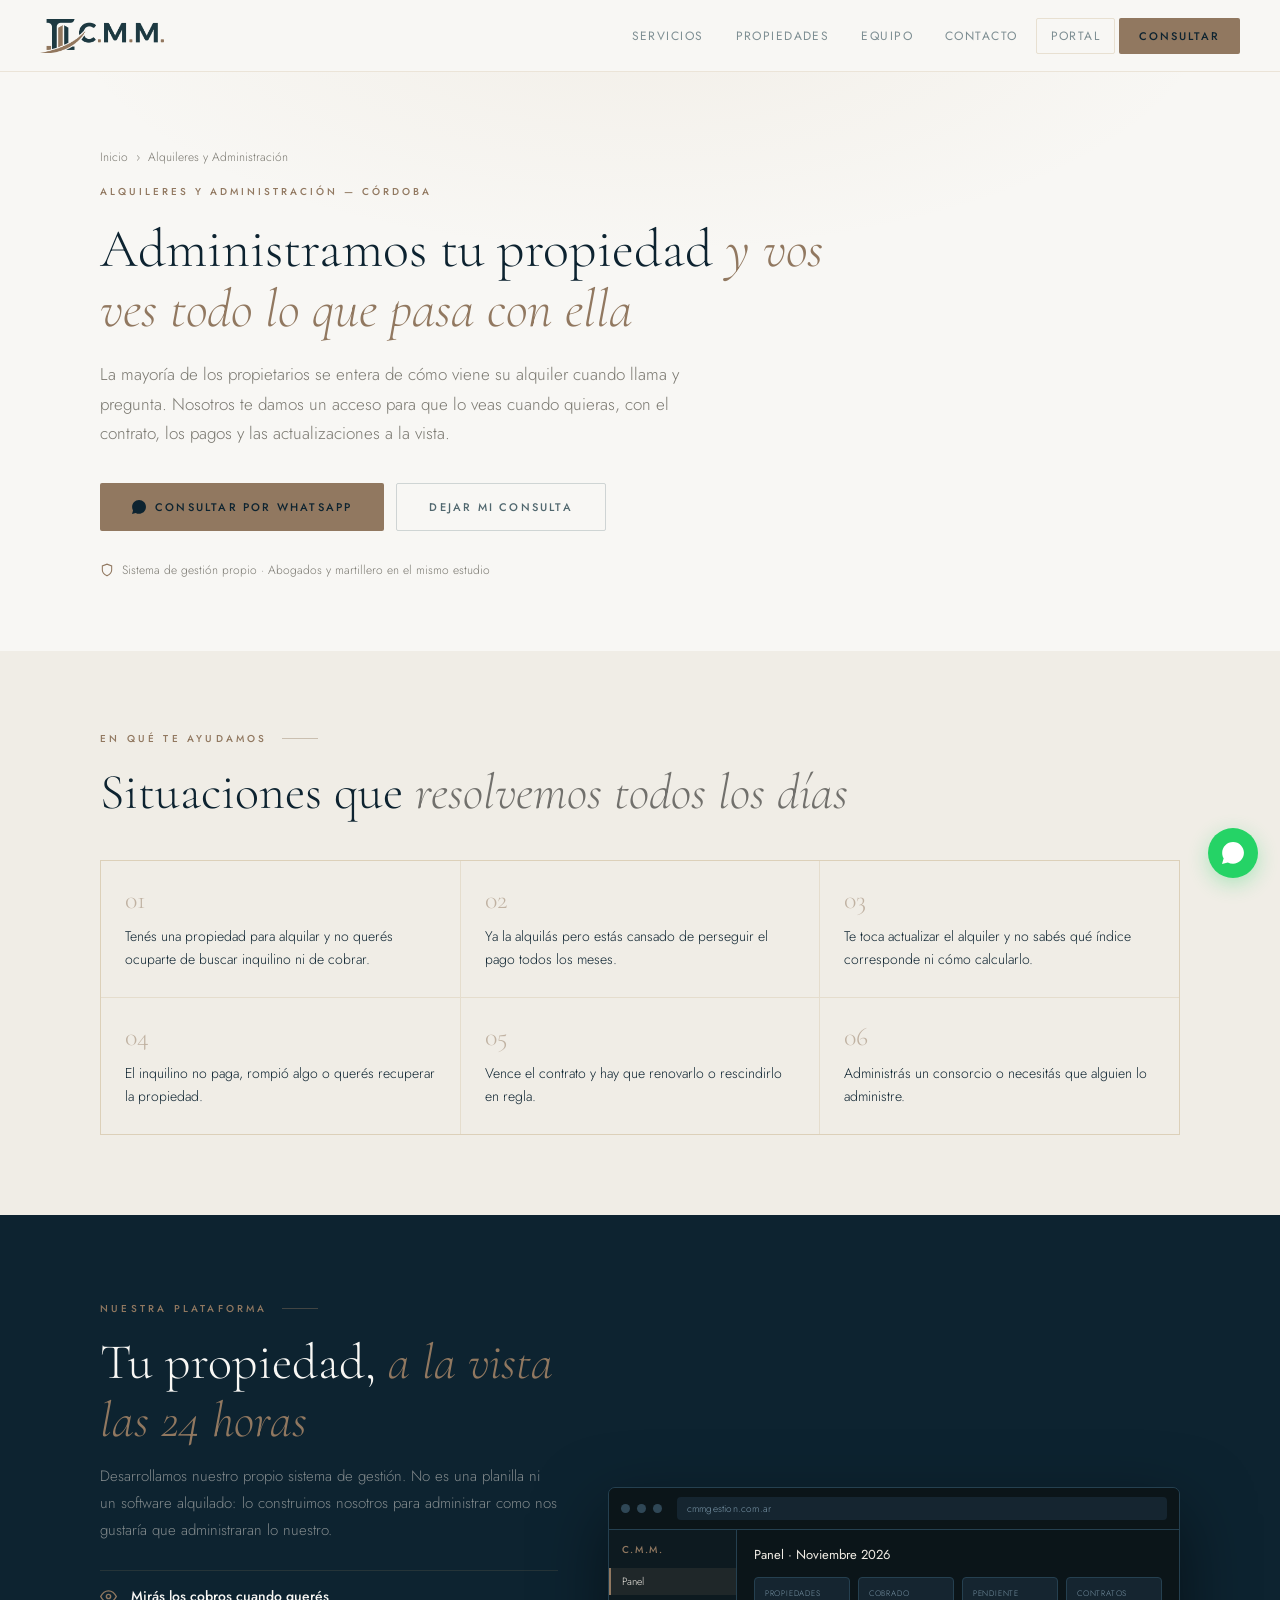
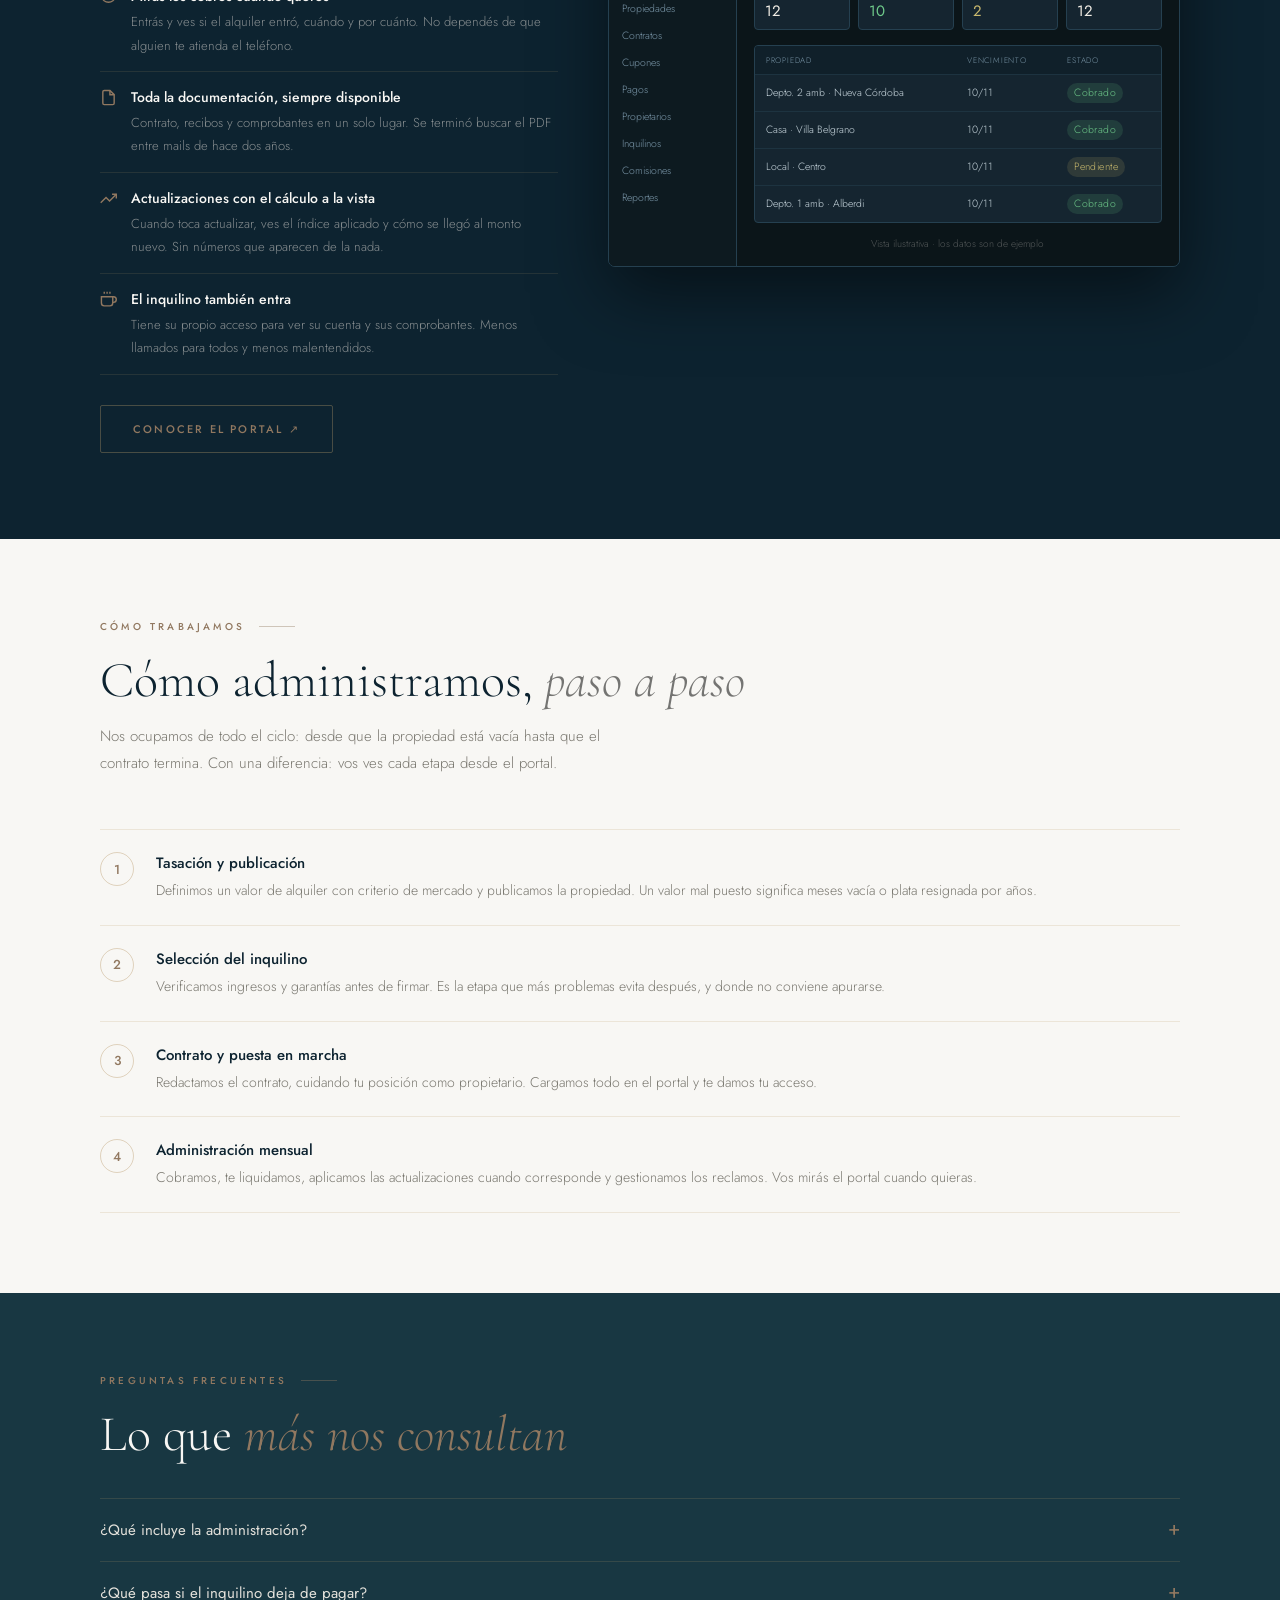
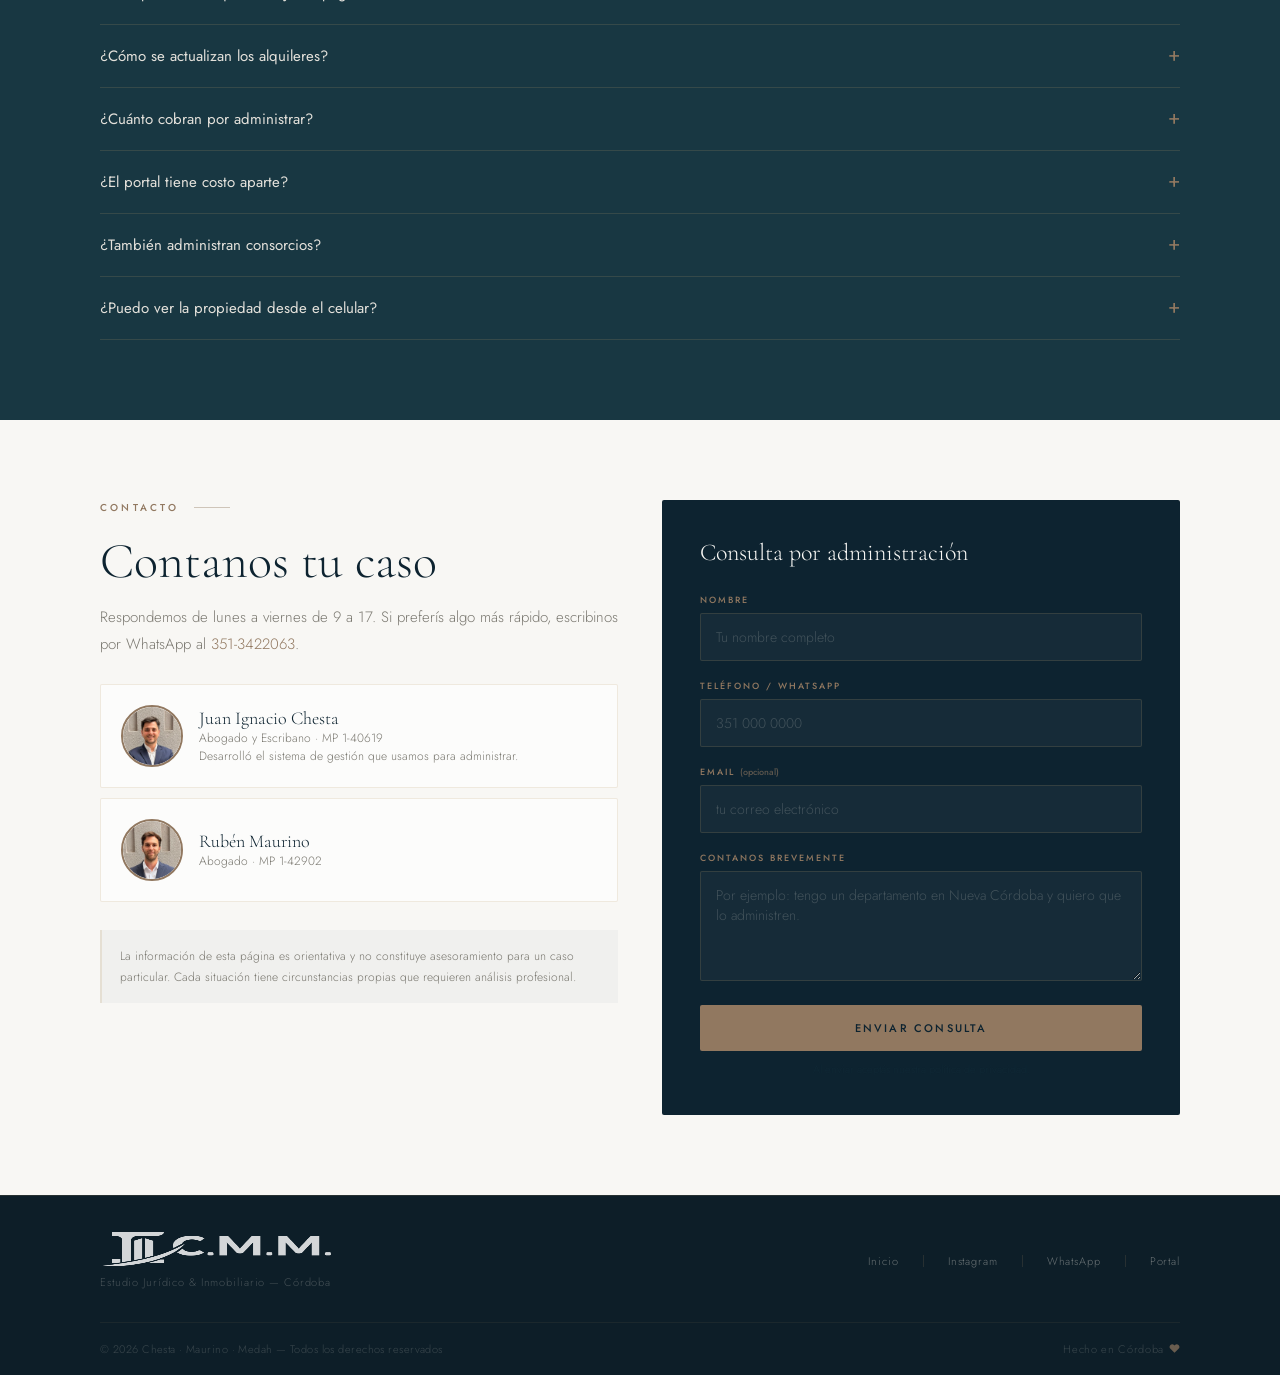
==== commit 5fa60997: "fix: corregir las afirmaciones sobre escribania y sumar a los dos abogados El sitio decia "escribano" ====
--- a/alquileres.html
+++ b/alquileres.html
@@ -290,6 +290,14 @@
             </div>
           </div>
 
+          <div class="svc-profesional">
+            <img src="foto-benja.webp" alt="Rubén Maurino" width="300" height="300" loading="lazy">
+            <div>
+              <div class="svc-profesional-nombre">Rubén Maurino</div>
+              <div class="svc-profesional-rol">Abogado · MP 1-42902</div>
+            </div>
+          </div>
+
           <p class="svc-disclaimer">
             La información de esta página es orientativa y no constituye asesoramiento
             para un caso particular. Cada situación tiene circunstancias propias que
--- a/estilos.css
+++ b/estilos.css
@@ -1280,3 +1280,7 @@
 a.service-item:hover .service-flecha { opacity: 0.85; transform: translateX(0); }
 a.service-item:hover .service-name { color: #f8f7f4; }
 a.service-item:focus-visible { outline: 2px solid var(--dorado); outline-offset: -2px; }
+
+/* Cuando la pagina muestra dos profesionales, las fichas se apilan con poca
+   separacion para que se lean como un equipo y no como dos bloques sueltos. */
+.svc-profesional + .svc-profesional { margin-top: 10px; }
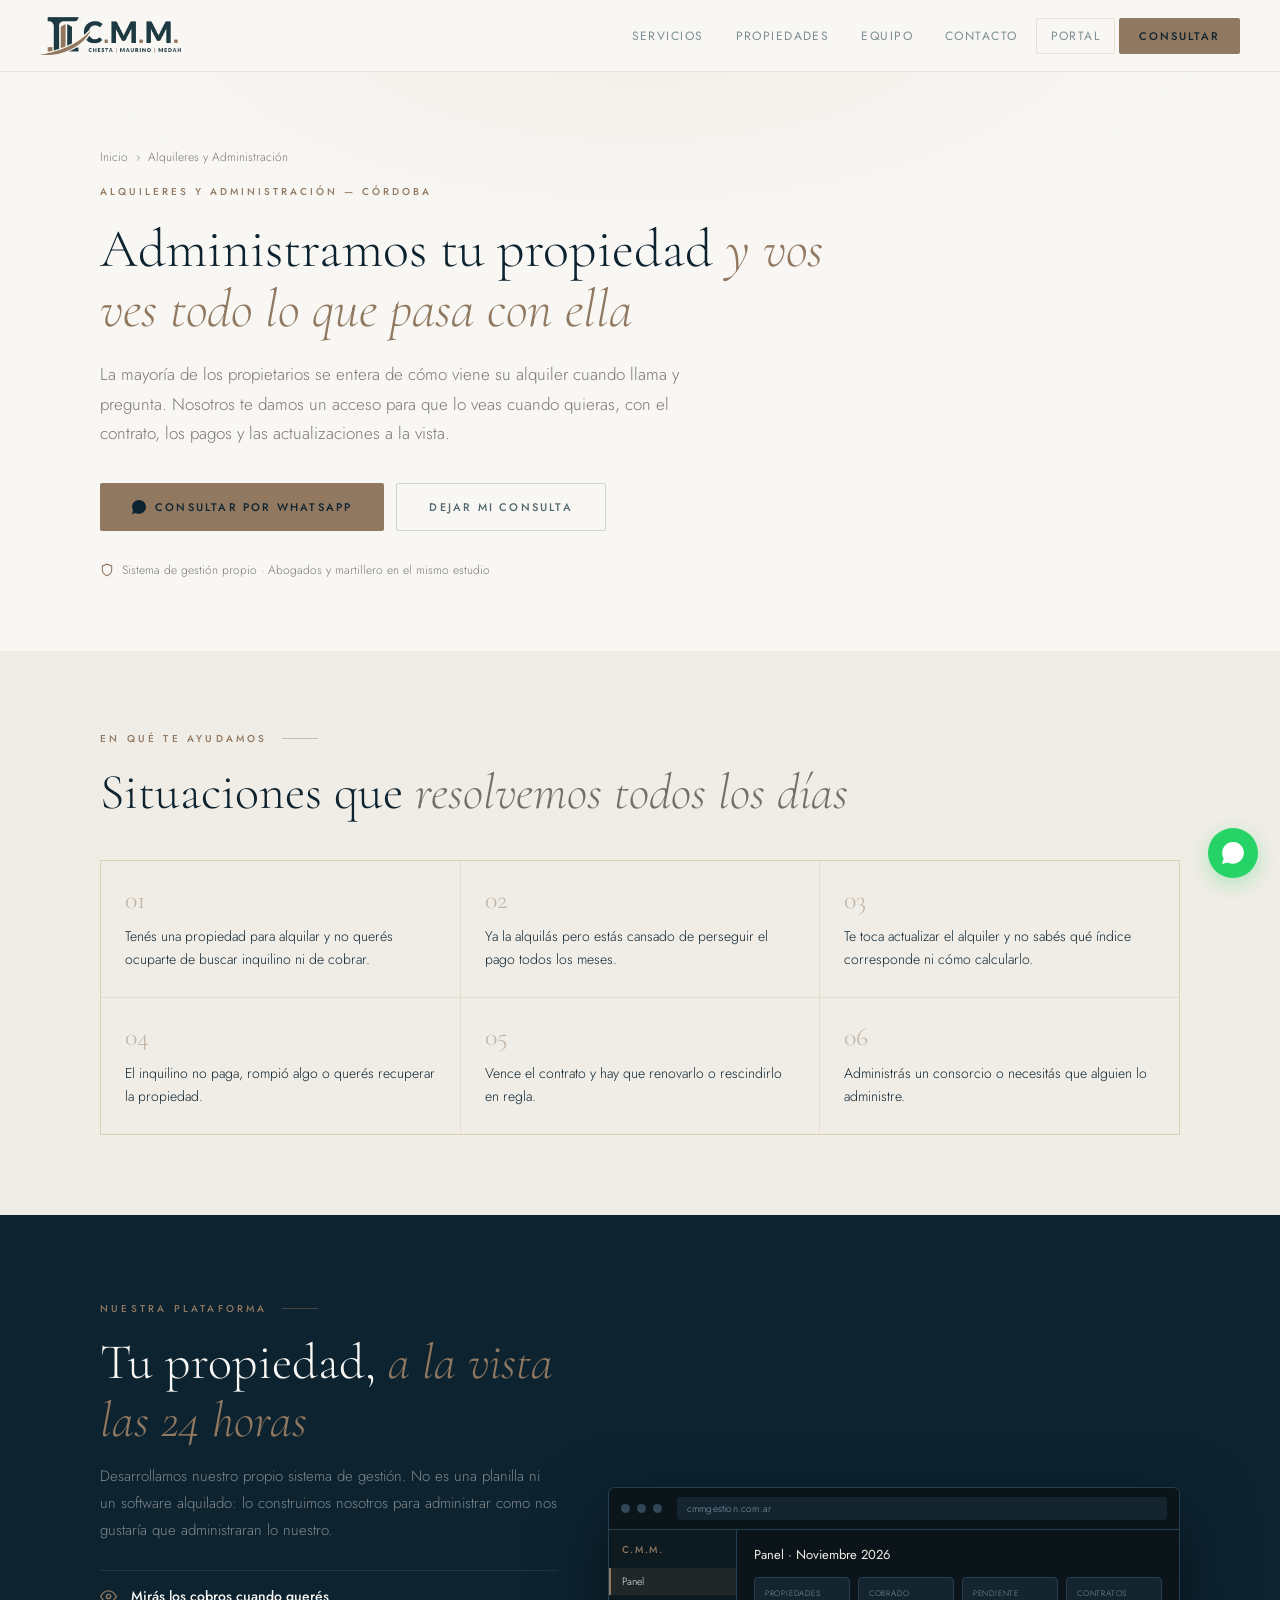
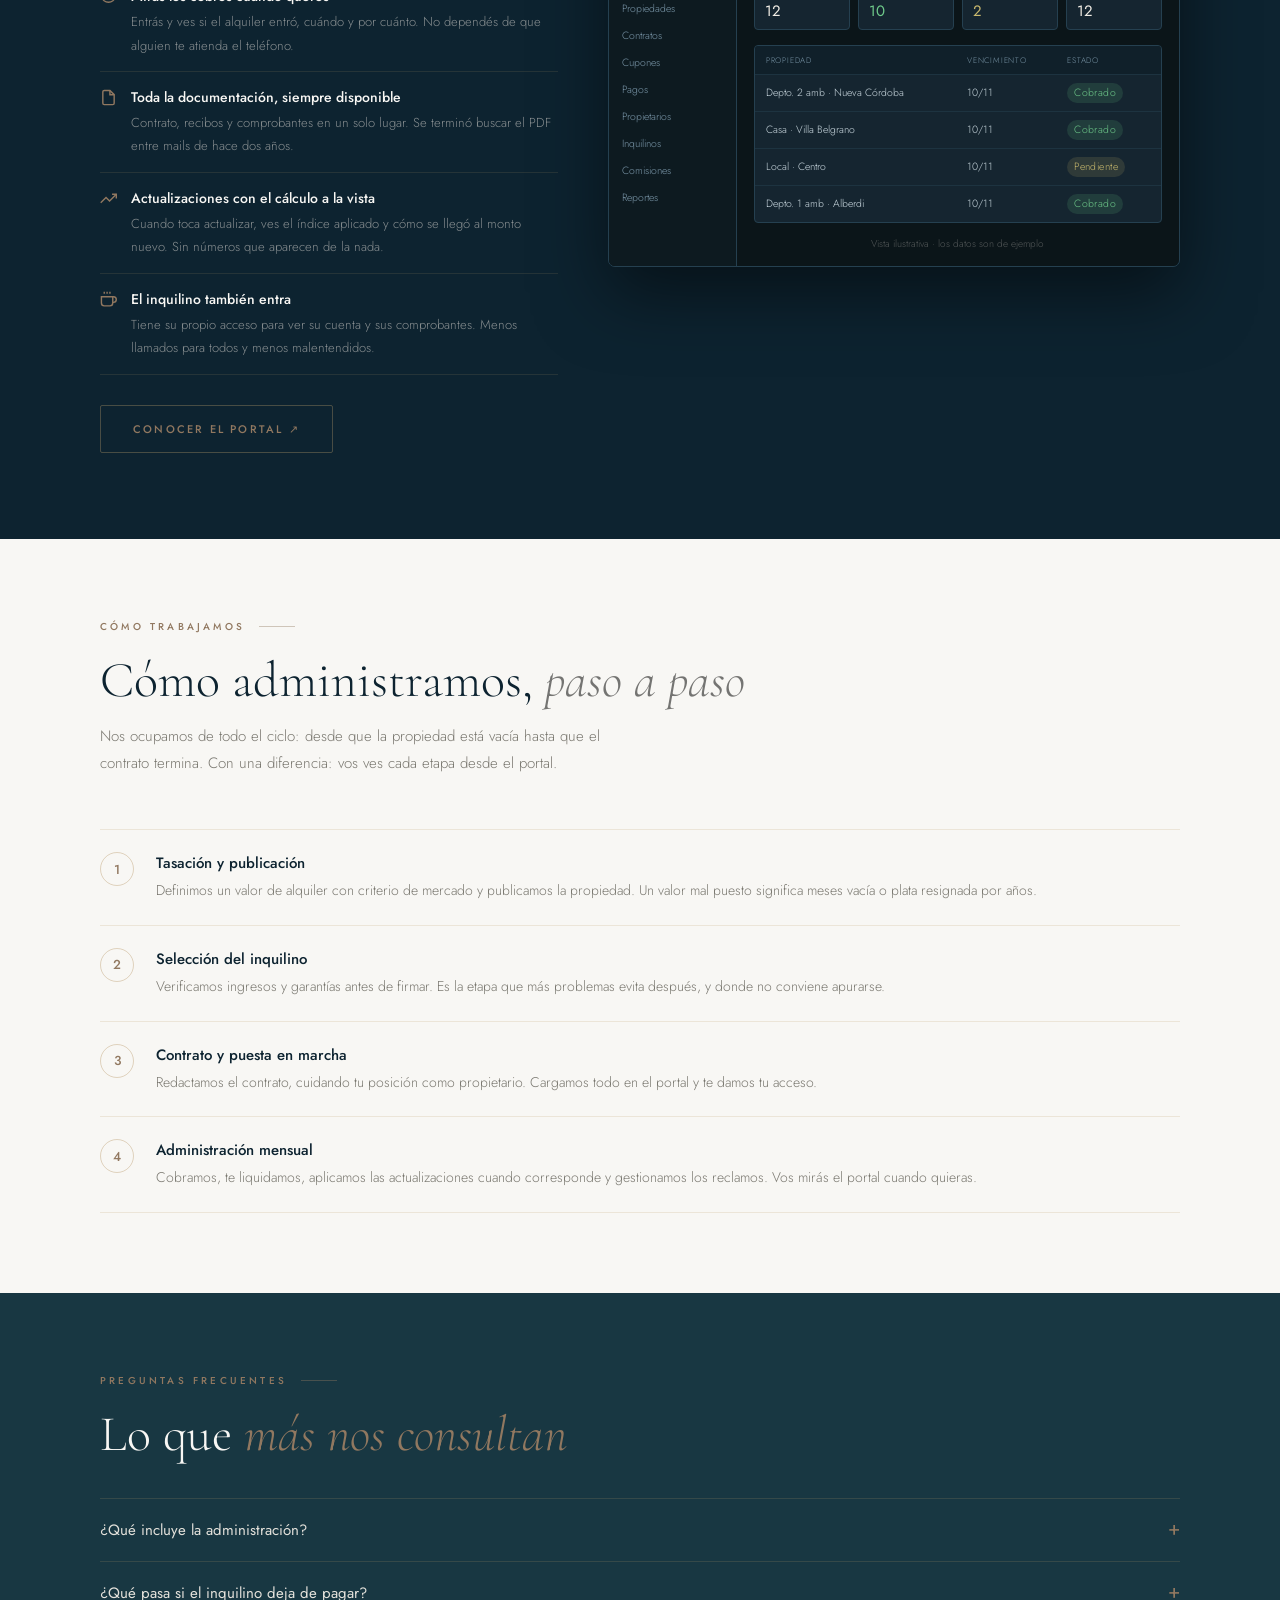
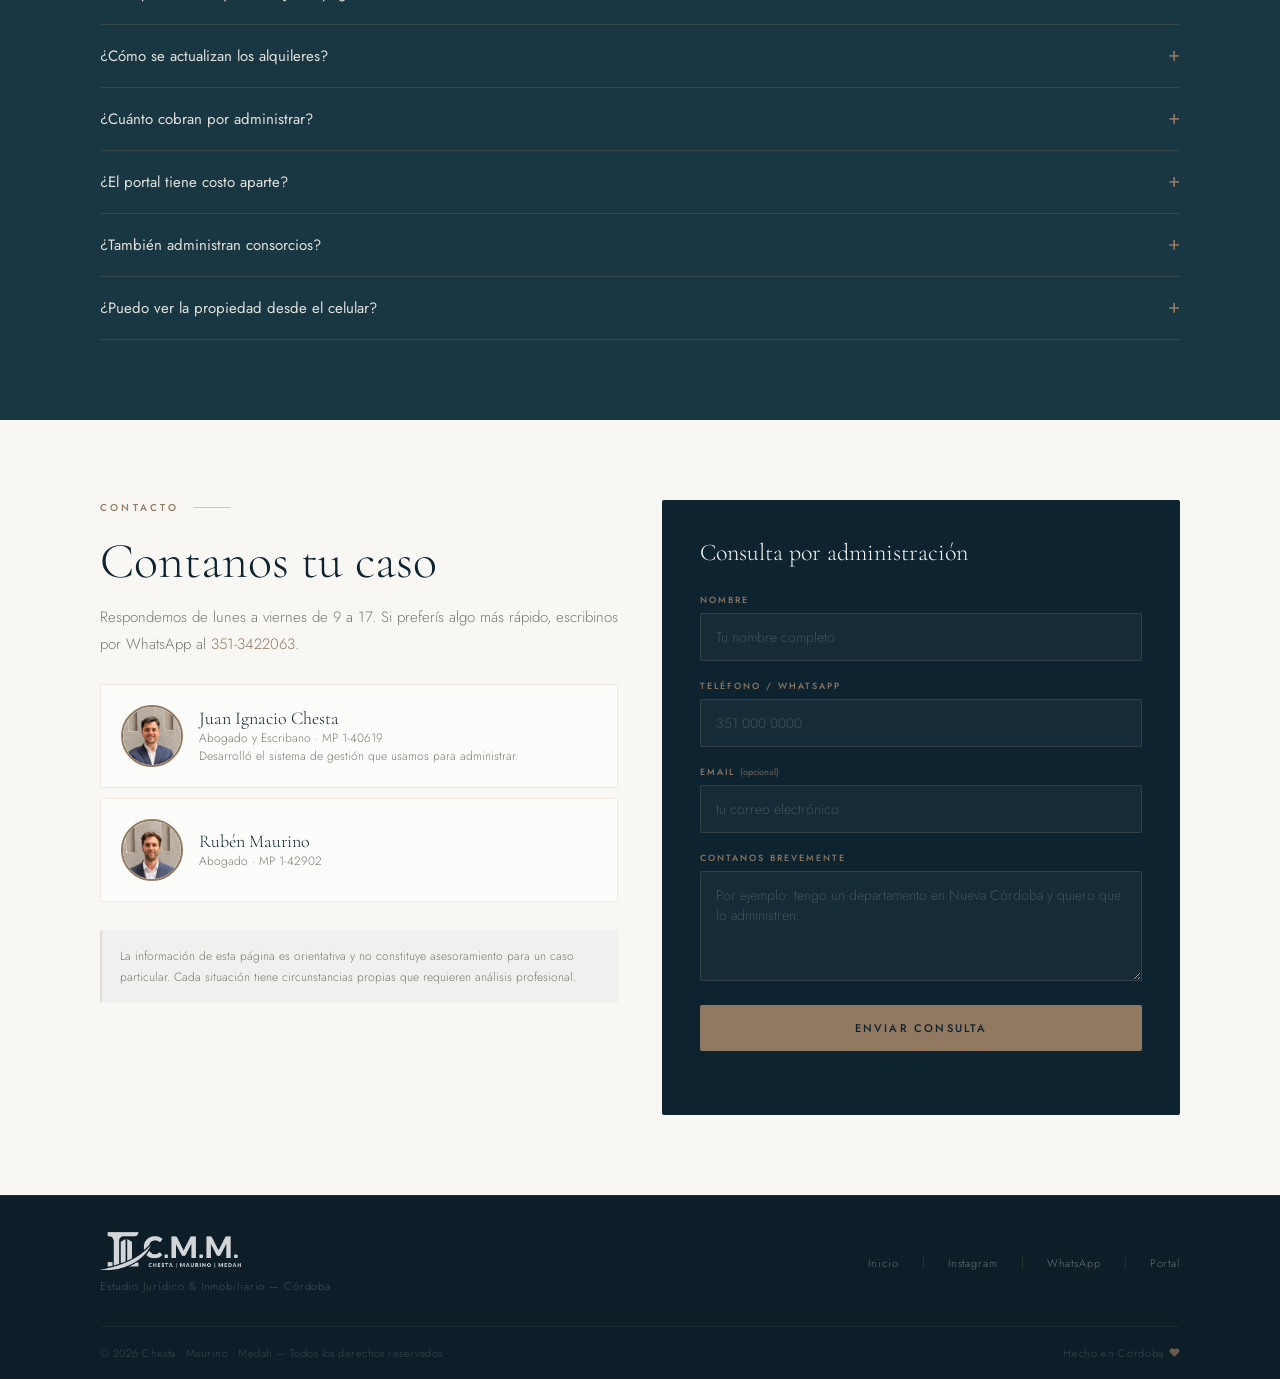
==== commit 53261823: "fix: el logo se veia deformado y achatado Dos problemas distintos, uno de ellos un bug real.  1) El " ====
--- a/alquileres.html
+++ b/alquileres.html
@@ -81,7 +81,7 @@
 
   <header>
     <a href="/" aria-label="CMM — Inicio">
-      <img src="logo-cmm.png" alt="CMM — Estudio Jurídico e Inmobiliario" class="brand-logo" width="874" height="240">
+      <img src="logo-cmm.png" alt="CMM — Estudio Jurídico e Inmobiliario" class="brand-logo" width="898" height="242">
     </a>
     <nav class="main-nav">
       <a href="/#ofrecemos">Servicios</a>
@@ -339,7 +339,7 @@
     <div class="footer-inner">
       <div class="footer-top">
         <div class="footer-brand">
-          <img src="logo-cmm.png" alt="CMM — Estudio Jurídico e Inmobiliario" class="footer-logo" width="874" height="240" loading="lazy">
+          <img src="logo-cmm.png" alt="CMM — Estudio Jurídico e Inmobiliario" class="footer-logo" width="898" height="242" loading="lazy">
           <span class="footer-tagline">Estudio Jurídico &amp; Inmobiliario — Córdoba</span>
         </div>
         <div class="footer-links">
--- a/estilos.css
+++ b/estilos.css
@@ -30,9 +30,10 @@
   backdrop-filter: blur(20px);
   border-bottom: 1px solid rgba(184,154,106,0.2);
 }
-/* El logo compacto (monograma + C.M.M.) es 3.64:1, mas alto que el anterior:
-   no lleva bajada debajo, asi que tampoco el margin-top que lo compensaba. */
-.brand-logo { height: 34px; width: auto; display: block; }
+/* Logo compacto: monograma + C.M.M. + apellidos (3.71:1). Los apellidos no se
+   leen a este tamaño, pero llenan el hueco que queda bajo la sigla y evitan
+   que el conjunto se vea achatado, que es como quedaba sin ellos. */
+.brand-logo { height: 38px; width: auto; display: block; }
 nav.main-nav { display: flex; align-items: center; gap: 4px; }
 nav.main-nav a {
   font-size: 12px; font-weight: 400; letter-spacing: 0.12em; text-transform: uppercase;
@@ -385,7 +386,12 @@
   border-bottom: 1px solid rgba(184,154,106,0.08);
 }
 .footer-brand { display: flex; flex-direction: column; gap: 8px; }
-.footer-logo { height: auto; max-height: 34px; width: auto; opacity: 0.82; filter: brightness(0) invert(1); display: block; }
+/* align-self es imprescindible: .footer-brand es flex en columna y, por
+   defecto, estira a los hijos a todo el ancho del contenedor. Eso deformaba
+   el logo (se renderizaba en proporcion 6.07 cuando el archivo es 3.71).
+   width:auto no alcanza, porque el stretch del flex gana. */
+.footer-logo { height: auto; max-height: 38px; width: auto; align-self: flex-start;
+  opacity: 0.82; filter: brightness(0) invert(1); display: block; }
 .footer-tagline {
   font-size: 11px; font-weight: 300; letter-spacing: 0.08em;
   color: rgba(245,240,232,0.25);
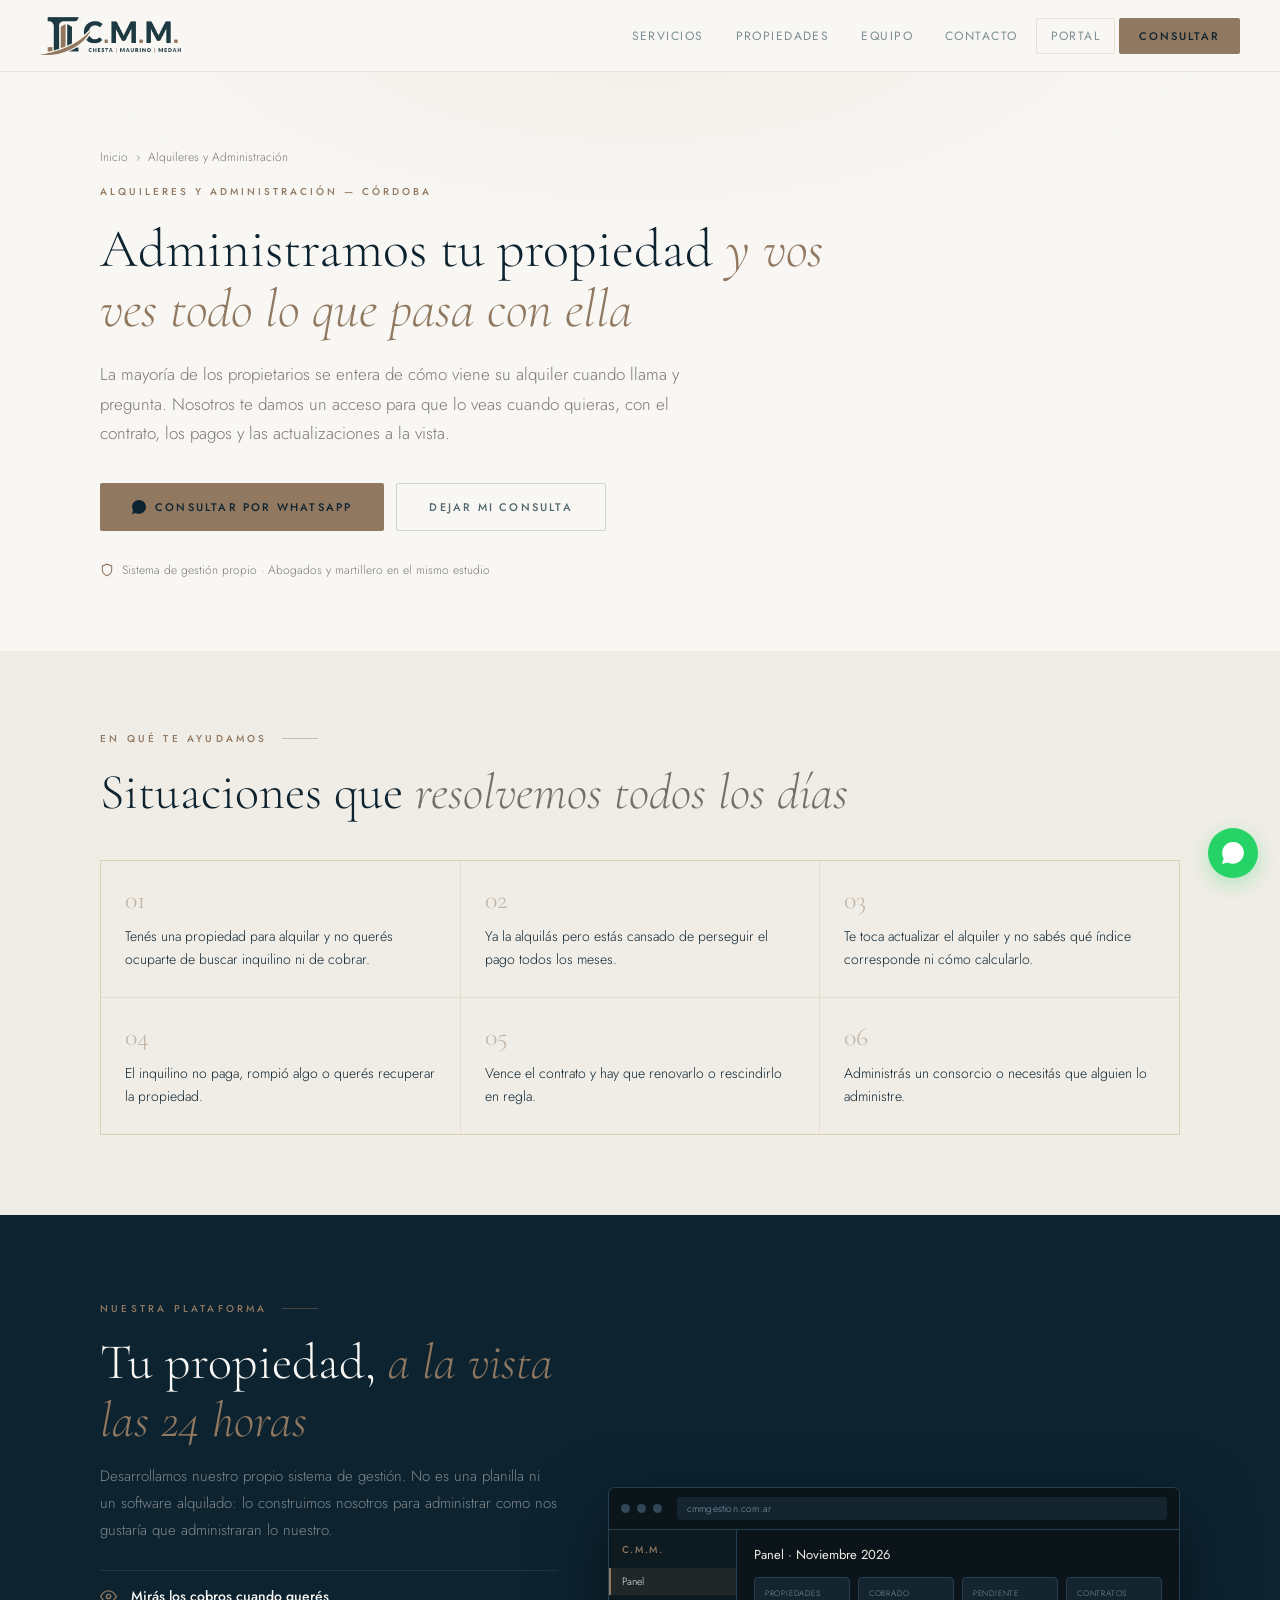
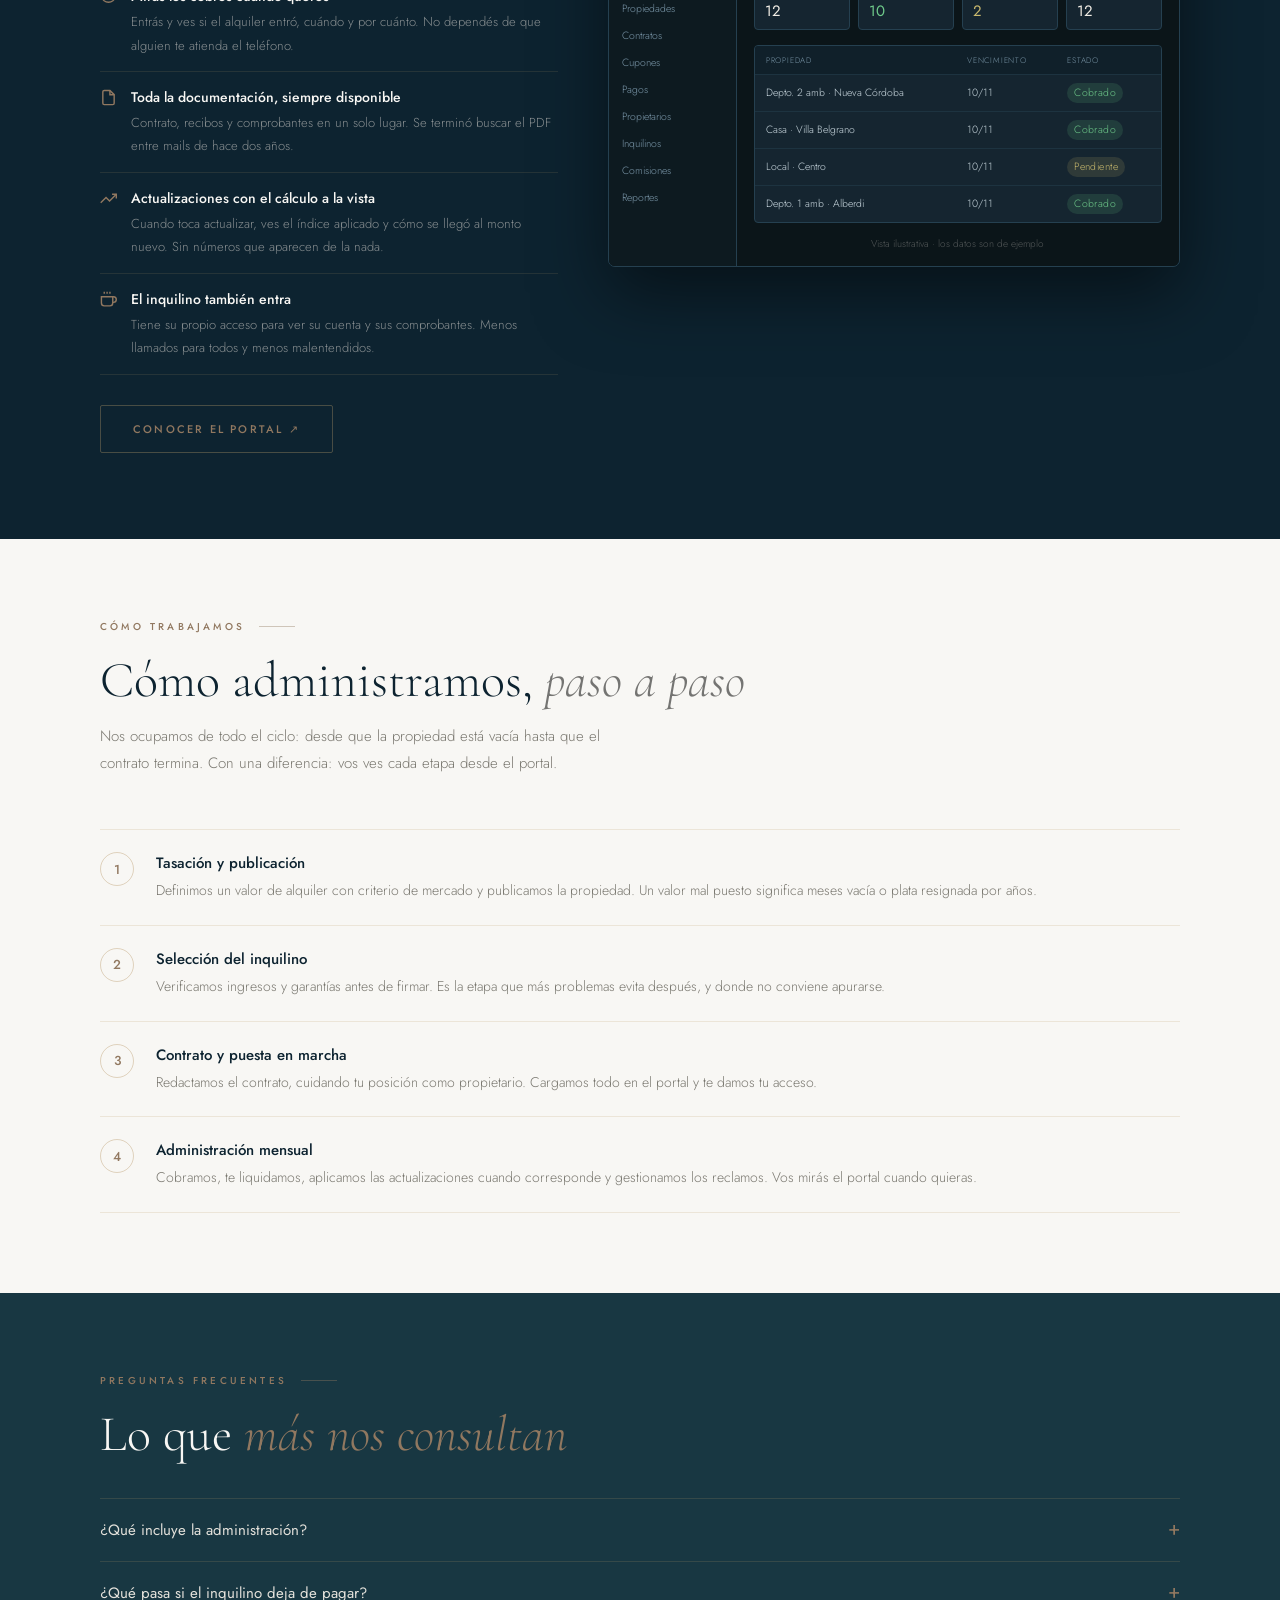
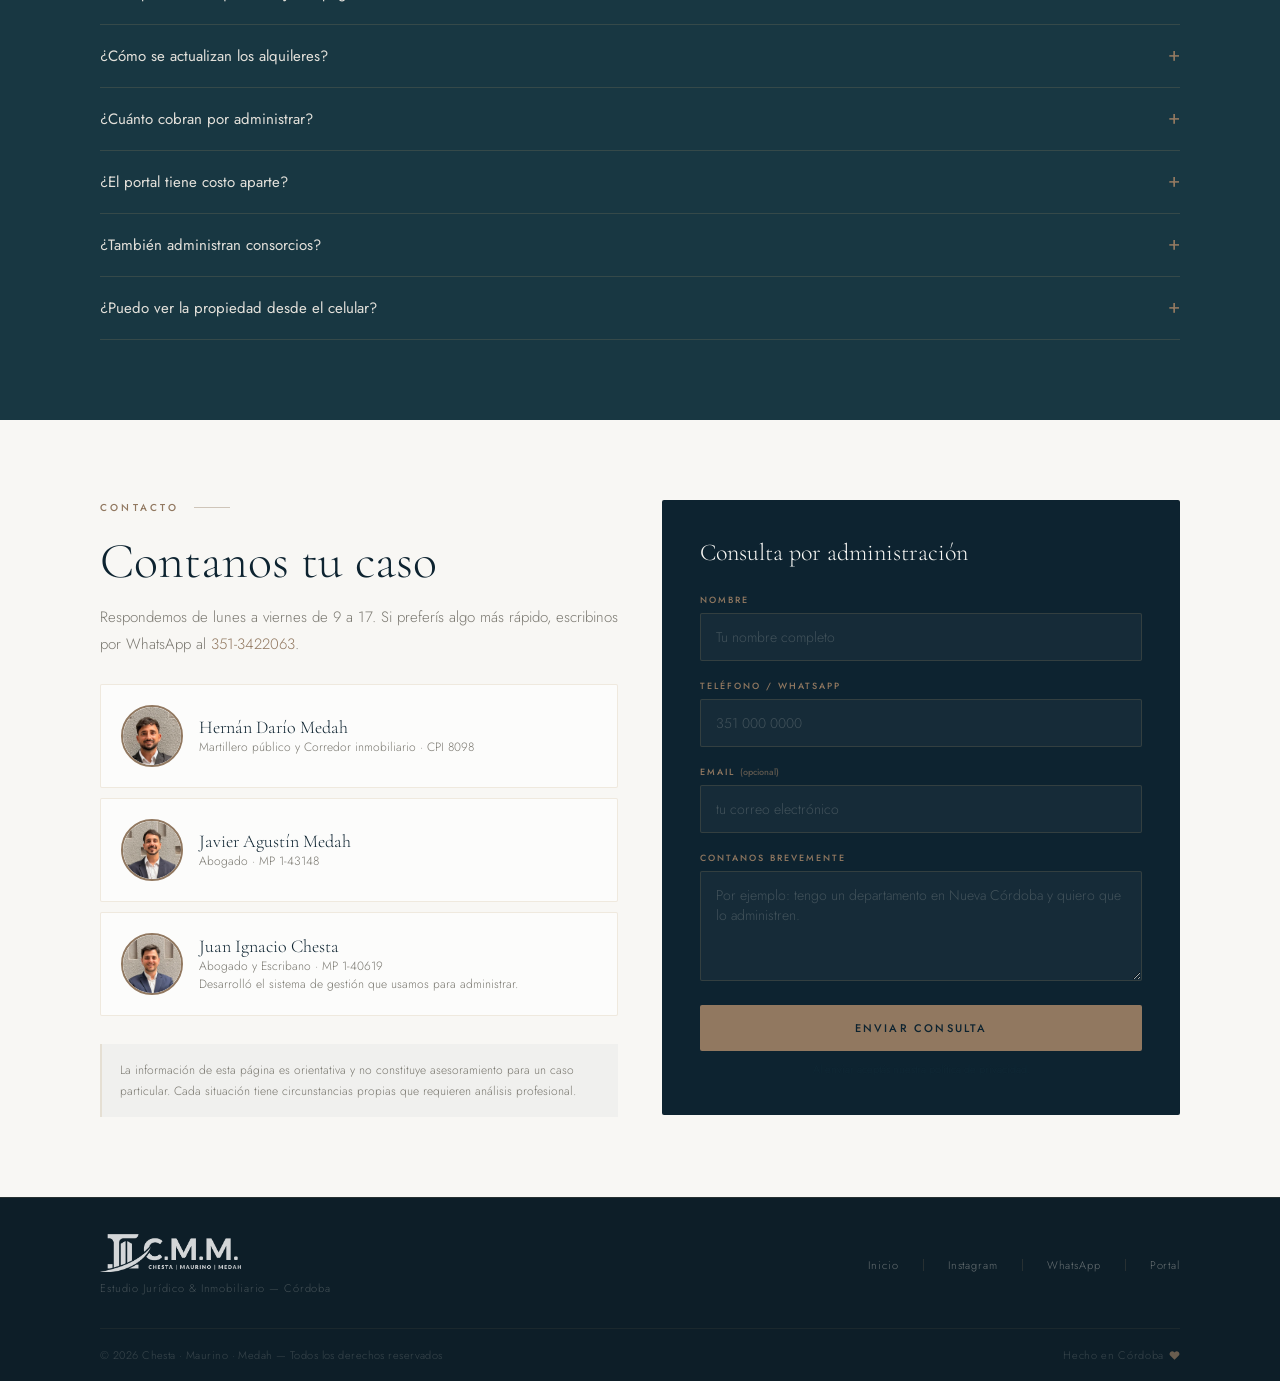
==== commit c940c905: "fix: Hernan y Javier en las paginas inmobiliarias Alquileres no mostraba a ningun inmobiliario: figu" ====
--- a/alquileres.html
+++ b/alquileres.html
@@ -4,7 +4,7 @@
   <meta charset="utf-8" />
   <meta name="viewport" content="width=device-width, initial-scale=1" />
 
-  <title>Administración de Alquileres y Consorcios en Córdoba | CMM</title>
+  <title>Administración de Alquileres y Consorcios en Córdoba | Estudio CMM</title>
   <meta name="description" content="Administramos tu propiedad en Córdoba con sistema propio: ves los cobros, los contratos y las actualizaciones cuando quieras. Contratos, renovaciones y consorcios con respaldo jurídico." />
   <meta name="robots" content="index, follow" />
   <link rel="canonical" href="https://cmmestudio.com.ar/alquileres" />
@@ -15,7 +15,8 @@
   <meta property="og:description" content="Administramos tu propiedad en Córdoba con sistema propio: ves los cobros, los contratos y las actualizaciones cuando quieras. Contratos, renovaciones y consorcios con respaldo jurídico." />
   <meta property="og:image" content="https://cmmestudio.com.ar/og.jpg" />
   <meta property="og:locale" content="es_AR" />
-  <meta property="og:site_name" content="CMM" />
+  <meta property="og:site_name" content="Estudio CMM - Chesta, Maurino, Medah" />
+  <meta name="application-name" content="Estudio CMM - Chesta, Maurino, Medah" />
 
   <script type="application/ld+json">
   {
@@ -283,18 +284,26 @@
           </p>
 
           <div class="svc-profesional">
+            <img src="foto-hernan.webp" alt="Hernán Darío Medah" width="300" height="300" loading="lazy">
+            <div>
+              <div class="svc-profesional-nombre">Hernán Darío Medah</div>
+              <div class="svc-profesional-rol">Martillero público y Corredor inmobiliario · CPI 8098</div>
+            </div>
+          </div>
+
+          <div class="svc-profesional">
+            <img src="foto-javi.webp" alt="Javier Agustín Medah" width="300" height="300" loading="lazy">
+            <div>
+              <div class="svc-profesional-nombre">Javier Agustín Medah</div>
+              <div class="svc-profesional-rol">Abogado · MP 1-43148</div>
+            </div>
+          </div>
+
+          <div class="svc-profesional">
             <img src="foto-juani.webp" alt="Juan Ignacio Chesta" width="300" height="300" loading="lazy">
             <div>
               <div class="svc-profesional-nombre">Juan Ignacio Chesta</div>
               <div class="svc-profesional-rol">Abogado y Escribano · MP 1-40619<br>Desarrolló el sistema de gestión que usamos para administrar.</div>
-            </div>
-          </div>
-
-          <div class="svc-profesional">
-            <img src="foto-benja.webp" alt="Rubén Maurino" width="300" height="300" loading="lazy">
-            <div>
-              <div class="svc-profesional-nombre">Rubén Maurino</div>
-              <div class="svc-profesional-rol">Abogado · MP 1-42902</div>
             </div>
           </div>
 
